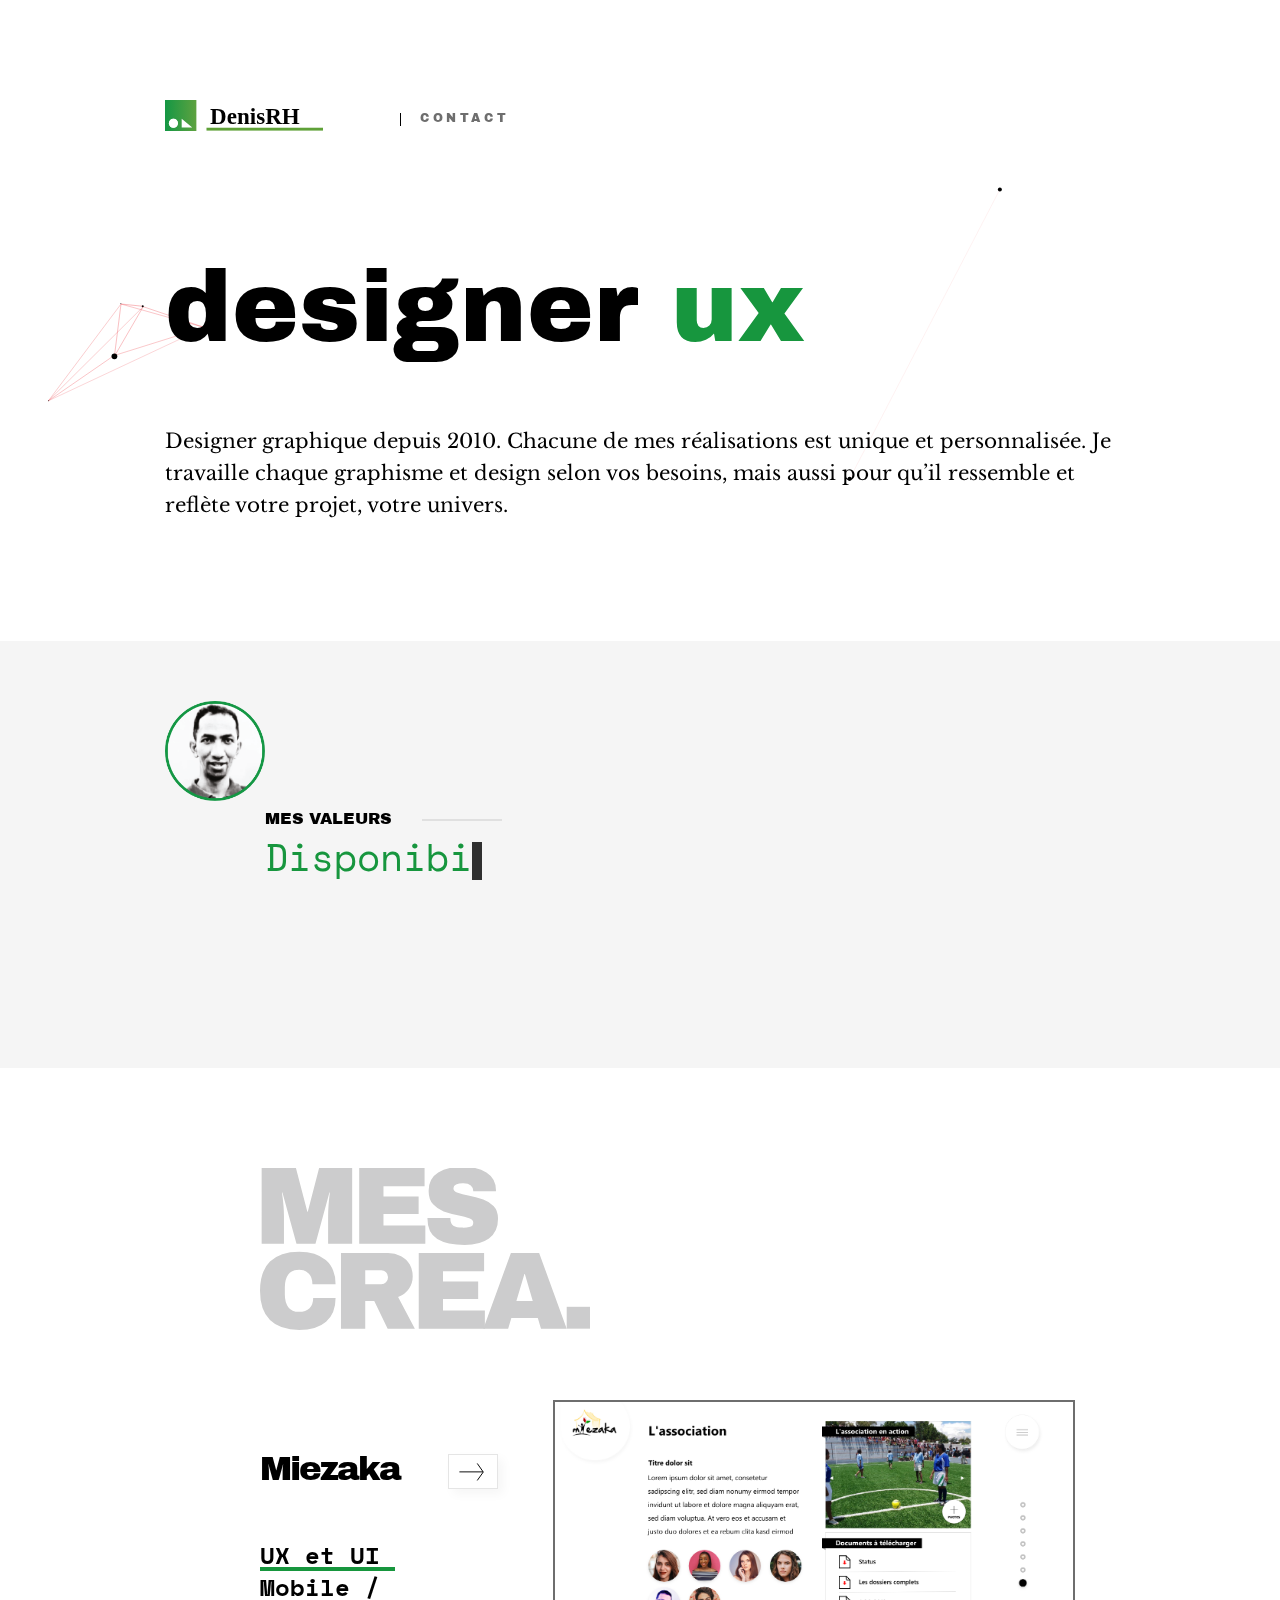
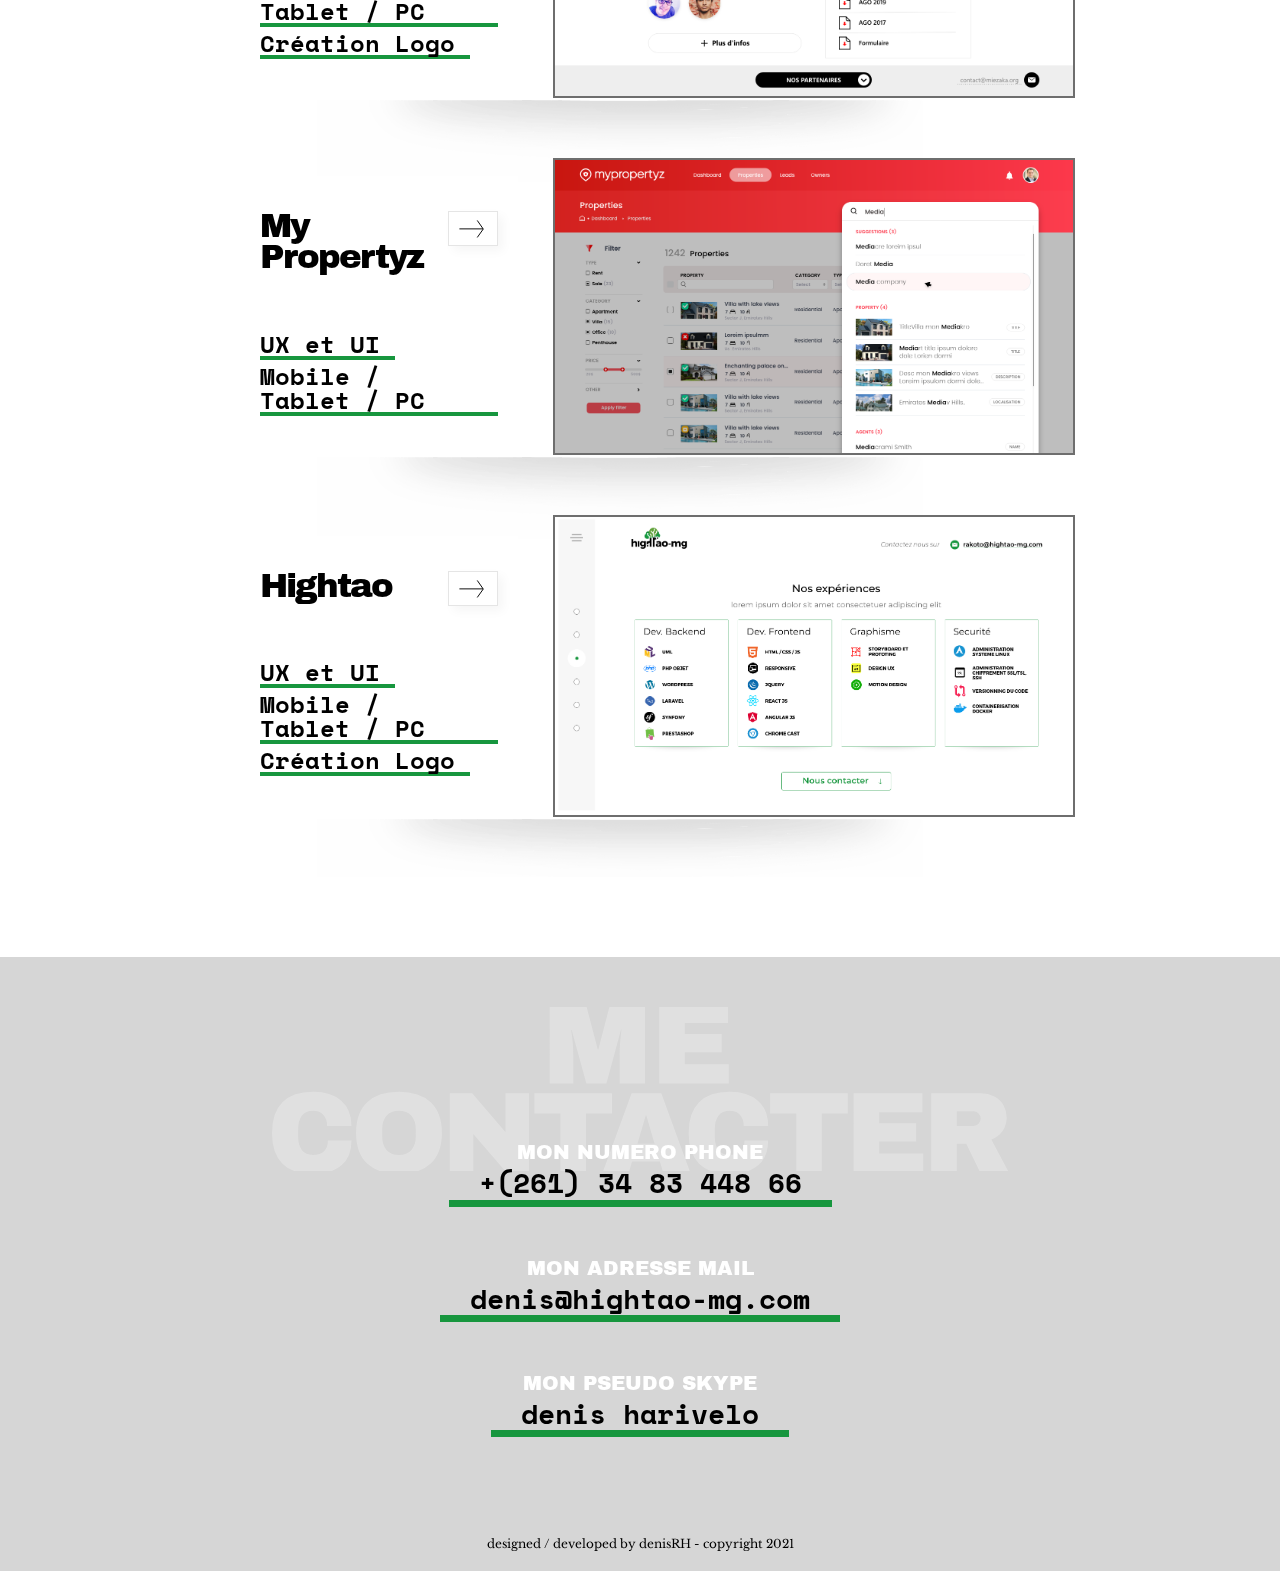
==== index.html @ 963eecf8 "Update index.html" ====
<!DOCTYPE html>
<html lang="en">
<head>
    <!-- Global site tag (gtag.js) - Google Analytics -->
    <script async src="https://www.googletagmanager.com/gtag/js?id=UA-121778063-1"></script>
    <script>
    window.dataLayer = window.dataLayer || [];
    function gtag(){dataLayer.push(arguments);}
    gtag('js', new Date());

    gtag('config', 'UA-121778063-1');
    </script>

    <title>Designer UX - denisRH</title>
    <meta name="description" content="Denis RH, concévoir et réaliser des interfaces centrée sur l'utilisateur">
    <meta name="keywords" content="website, digitale, agence, digitale agency, UX, madagascar, programmation, informatique, lean, UI, design thinking, visual design, innovation, création, startup, mobile apps, iOS apps, website design, app design, responsive websites, agence web">
    <link rel="shortcut icon" href="assets/img/favicon.ico">
    <meta charset="UTF-8" />
    <meta name="viewport" content="width=device-width, initial-scale=1" />
    <style>
        #loader{
            display: flex;
            position: fixed;
            text-align: center;
            background-image: url('');
            background-size: cover;
            left: 0;
            right: 0;
            opacity: 1;
            top: 0;
            z-index: 999; 
            width: 100%; 
            height: 100%; 
            font-size: 30px;
            overflow: visible; 
            background: linear-gradient(90deg, rgba(95,161,56,1) 0%, rgba(23,150,62,1) 35%, rgba(95,161,56,1) 100%);
            color: white;
            transition: all 1.2s ease;
        
        }

        .loadignAnimate {
            display: block;
            margin: auto; 
            border: 3px solid #f3f3f3;
            border-radius: 50%;
            border-top: 3px solid black;
            width: 60px;
            height: 60px;
            -webkit-animation: spin 0.6s linear infinite; /* Safari */
            animation: spin 0.6s linear infinite;
            }

            /* Safari */
        @-webkit-keyframes spin {
            0% { -webkit-transform: rotate(0deg); }
            100% { -webkit-transform: rotate(360deg); }
        }

        @keyframes spin {
            0% { transform: rotate(0deg); }
            100% { transform: rotate(360deg); }
        }
    </style>
    <link rel="stylesheet" href="assets/css/main.min.css" />
</head>
<body>

<main role="main" id="mainContent" style="opacity: 0;">
    <nav id="nav-principal">
            <div class="wrapper">
                <div class="menu-nav">
                    <a href="#header" class="nav-logo"> <img src="assets/img/logo_progwise_white.svg" alt="logo progwise" width="32px" height="32px"></a>
                    <ul class="nav-desktop">
                        
                        <li><a href="#header" id="btn_apropos">A propos</a></li>
                        <li><a href="#noscrea" id="btn_crea">Mes crea.</a></li>
                    </ul>

                    <div class="nav-contact separar">
                        <a href="#linkContact" class="navigy contact" id="btn_contact">Contact</a>
                        <div class="nav-toggle maskkk">
                            <div class="nav-toggle-bar"></div>
                        </div>
                    </div>

                    <ul class="nav-mobile" id="mobilNav">
                        
                        <li><a href="#header" id="btn_apropos" class="bapropos">A propos</a></li>
                        <li><a href="#noscrea" id="btn_crea" class="bcrea">Mes crea.</a></li>
                        <li><a href="#linkContact" id="btn_contactmo" class="bcontactmo">Contact</a></li>
                        <li><p class="footerNav tsipikkkk">DenisRH</p></li>
                    </ul>
                    
                </div>
            </div>
    </nav>
    <section id="header">
        <div class="wrapper">
            <div class="branding">
                <nav class="brand">
                    <ul class="main-nav">
                        <li class="logo"><a href="#"> <img src="assets/img/logo_progwise.svg" alt="logo progwise"></a></li>
                        <li class="btn-contact"> <span class="separation"></span> <a href="#linkContact" class="contact">Contact</a></li>
                    </ul>
                </nav>                       
                <h1 class="slogantxt">Designer <span>UX </span></h1>

	            <p><span>Designer graphique </span> depuis 2010. Chacune de mes réalisations est unique et personnalisée. Je travaille chaque graphisme et design selon vos besoins, mais aussi pour qu’il ressemble et reflète votre projet, votre univers.</p>
                <!--<img class="img-slogan" src="assets/img/phone.png" alt="image phone progwise"> -->       
            </div>         
            <!--<a class= "btn-scrool" href="#nosvaleurs" data-target="nosvaleurs"> <span>Scrool page</span></a>--> 
        </div>      
    </section>

    <section id="nosvaleurs">
        <div class="wrapper">
            <div class="content-valeurs">
                <img src="assets/img/sariko.png" width="100" height="100"alt="sariko">
                <div>
	                <h1 class="titre-valeurs tsipik">Mes valeurs</h1>     
	                <div class="valeurs">
	                    <div id="typed-valeurs">
	                        <h2>Disponibilité: 100% réactif</h2>
	                        <h2>Qualité: niveau de qualité optimal appliqué </h2>
	                        <h2>Innovation: une veille constante des nouvelles technologies</h2>
	                        
	                    </div>
	                    <h2 id="typedValue"></h2>	
	                    
                 	</div>
                </div>
            </div>
        </div>
    </section>


    


    

    <!--
    <section id="methodo">
        <div class="wrapper">
                <div class="content-methodo">
                    <div id="container-list"class="content-list">
                        <h1 class="titremethodo"> <span> methodo </span></h1>
                        <ul class="list-methodo">
                            <li><button id="defaultShow"class="linkMethodo" onclick="showContent(event,'designThinking')">Design thinking</button></li>
                            <li><button class="linkMethodo" onclick="showContent(event,'visualDesign')">Visual design</button></li>
                            <li><button class="linkMethodo" onclick="showContent(event,'uxDesign')">Ux design</button></li>

                        </ul>
                    </div>
                    
                    
                    <div id="designThinking" class="content-description" >
                        <h2>Design thinking</h2>
                        <div class="content">
                            <h4 class="first">Pour mener à bien des projets innovants</h4>
                            <p>Je développe une approche itérative et centrée sur l'utilisateur, j'adapte cette approche en utilisant le "Design Thinking". 
                                Selon son processus séquencé, je saurai:</p>
                            <ul>
                                <li><span class="tsipikk"></span>comprendre l'expérience et la situation des personnes qui vont utiliser votre produit, engager la discussion avec vos utilisateurs en les questionnant, analyser les réactions et besoins des utilisateurs pendant une action ou accomplissement d'une tâche.</li>
                                <li><span class="tsipikk"></span>définir le processus et l'approche design qui permettront de concevoir l'expérience en fonction du point de vue de l'utilisateur</li>
                                <li><span class="tsipikk"></span>explorer une large variété d'idées pour éviter d'aller vers des solutions évidentes ou déjà existantes.</li>
                                <li><span class="tsipikk"></span>créer un prototype qui nous permet de projeter plus facilement dans l'utilisation</li>
                                <li><span class="tsipikk"></span>demander à l'utilisateur de tester vos prototypes pour améliorer le produit.</li>
                            </ul>
                            </div>
                    </div>
                    <div id="visualDesign" class="content-description" >
                        <h2>Visual <br> design</h2>
                        <div class="content">
                            <h4 class="first">Pour ameliorer l'expérience de l'utilisateur </h4>
                            <p>Grâce à Visual design, Je vise à façonner et à ameliorer l'expérience de l'utilisateur en tenant compte les effets des illustrations, de la photographie, de la typographie, de la couleur sur l'utilisabilité des produits. Etant donné que les petits détails discrets de l'esthétique d'un produit peuvent ainsi jouer un rôle important dans la conception de l'expérience utilisateur. </p>
                          </div>
                    </div>
                    <div id="uxDesign" class="content-description" >
                        <h2>Ux  <br> design</h2>
                        <div class="content">
                            <h4 class="first">Pour répondre à des problèmes complexes</h4>
                            <p>Je peux concevoir pour vous des solutions innovantes pour répondre à des problèmes complexes, à l'aide du mode UX. Je donne du sens à la conception d'un projet et procure une expérience positive aux utilisateurs qui l'utilisent l'application. </p>
                            <ul>
                                <li><span class="tsipikk"></span><strong> <u> Recherche:</u> </strong>observer et détecter les contournements d'usages, entretenir avec des utilisateurs (actuels ou futurs), se plonger dans la situation de l'utilisateur ou la suivre de près sans se faire remarquer </li>
                                <li><span class="tsipikk"></span><strong><u> Ideation:</u> </strong>identifier grâce aux interviews utilisateurs les motivations en fonction des situations et des besoins ressentis, générer des idées à partir des émotions positives que l'on souhaite sisciter chez l'utilisateur , détecter les opportunités de service qui répondent aux besoins de l'utilisateur</li>
                                <li><span class="tsipikk"></span><strong><u> Conception:</u> </strong>créer les parcours d'utilisation, dessiner rapidement des prototypes de la solution, matérialiser le prototype papier, animer les maquettes de l'interface</li>
                                <li><span class="tsipikk"></span><strong><u> Test:</u> </strong>tester en salle, à distance, détecter les zones où se porte le regard de l'utilisateur</li>
                            </ul>
            
                        </div>
                    </div>
                    
                    
                    <button id="myCloseBtn" class="close-btn" onclick="closeContent()"></button>
                </div>
            
        </div>
        
    </section>-->


	<section id="dev-design">
        <div class="wrapper">
                
        </div>
        </div>
    </section>

    <section id="noscrea">
        <div class="wrapper">
            <h1 class="titre-noscrea"><span>Nos crea.</span></h1>
            
            <figure class="ombre">
                <img src="assets/img/crea1.png" alt="non du societe">
                <div class="information">
                    
                    <div class="content-desc contenleft" onclick="#">  
                        <h5>Miezaka</h5>
                        <figcaption>
                            <ul>
                                <li>UX et UI</li> <br>
				<li>Mobile / Tablet / PC</li>
                                <li>Création Logo</li>
				
                            </ul>
                        </figcaption>
                    </div> 
                    
                </div>
            </figure>
            <figure class="ombre">
                <img src="assets/img/crea2.png" alt="orange">
                <div class="information" >
                    
                    <div class="content-desc contenleft" onclick="#">
                        <h5>My Propertyz</h5>
                        <figcaption>
                            <ul>
                                <li>UX et UI</li> <br>
                                <li>Mobile / Tablet / PC</li>
                            </ul>
                        </figcaption>
                    </div> 
                    
                </div>
            </figure>
            <figure class="ombre">
                <img src="assets/img/crea3.png" alt="non du societe">
                <div class="information" >
                    
                    <div class="content-desc contenleft" onclick="#">  
                        <h5>Hightao</h5>
                        <figcaption>
                            <ul>
                                <li>UX et UI</li> <br>
				<li>Mobile / Tablet / PC</li>
                                <li>Création Logo</li>
                            </ul>
                        </figcaption>
                    </div> 
                    
                </div>
            </figure>
            
            <!-- <button class="allcrea arrows">Voir tous  <br> nos creations</button> -->


        </div>
    </section>

    <div id="linkContact"></div>
    <section id="contact">
        <div class="wrapper">
                <h1 class="nous-contactez"> <span>Me contacter</span></h1>
                <div class="first">
                    <p>MON NUMERO PHONE</p>
                    <a class="linki" href="tel:+261348344866">+(261) 34 83 448 66</a>
                </div>
                <div>
                    <p>MON ADRESSE MAIL</p>
                    <a class="linki" href="mailto:prog.wise3@gmail.com">denis@hightao-mg.com</a>
                </div>
                <div>
                    <p>MON PSEUDO SKYPE</p>
                    <a class="linki" href="skype:denis harivelo?call">denis harivelo</a>
                </div>

                <footer>designed / developed by denisRH - copyright 2021</footer>
        </div>
    </section>

    <section id="contact-mobile">
        <div class="wrapper">
                <h1>Me contacter <br>sur</h1>
                <a class="mail" href="mailto:denis@hightao-mg.com">gmail</a>
                <a class="skype" href="skype:denis harivelo?call">skype</a>
                <a class="phone" href="tel:+261348344866">phone</a>
                <footer>designed / developed by denisRH - copyright 2021 </footer>
        </div>
    </section>

    <div id="particles-js"></div>
</main>
<div id="loader">
   <div class="loadignAnimate"></div>
</div>


  <script src="./assets/js/particles.js"></script>
  <script src="./assets/js/config-particles.js"></script>
  <script src="./assets/js/vendors.js"></script>
  <script src="./assets/js/app.js"></script>
  <script src="./assets/js/typed.js"></script>
  <script src="./assets/js/scrool.js"></script>
  <script src="./assets/js/config-typed.js"></script>
  <script src="./assets/js/myscript.js"></script>
  <script src="./assets/js/navJquery.js"></script>


</body>
</html>
---- assets/css/main.min.css ----
/*! normalize.css v3.0.2 | MIT License | git.io/normalize * */
@import url("https://fonts.googleapis.com/css?family=Archivo+Black|Libre+Baskerville:400,700|Space+Mono:400,700");
html {
  font-family: sans-serif;
  -ms-text-size-adjust: 100%;
  -webkit-text-size-adjust: 100%; }

body {
  margin: 0;
  padding: 0; }

article,
aside,
details,
figcaption,
figure,
footer,
header,
hgroup,
main,
menu,
nav,
section,
summary {
  display: block; }

audio,
canvas,
progress,
video {
  display: inline-block;
  vertical-align: baseline; }

audio:not([controls]) {
  display: none;
  height: 0; }

[hidden],
template {
  display: none; }

a {
  background-color: transparent; }

a:active,
a:hover {
  outline: 0; }

abbr[title] {
  border-bottom: 1px dotted; }

b,
strong {
  font-weight: bold; }

dfn {
  font-style: italic; }

h1 {
  font-size: 2em;
  margin: 0.67em 0; }

mark {
  background: #ff0;
  color: #000; }

small {
  font-size: 80%; }

sub,
sup {
  font-size: 75%;
  line-height: 0;
  position: relative;
  vertical-align: baseline; }

sup {
  top: -0.5em; }

sub {
  bottom: -0.25em; }

img {
  border: 0; }

svg:not(:root) {
  overflow: hidden; }

figure {
  margin: 1em 40px; }

hr {
  -moz-box-sizing: content-box;
  box-sizing: content-box;
  height: 0; }

pre {
  overflow: auto; }

code,
kbd,
pre,
samp {
  font-family: monospace, monospace;
  font-size: 1em; }

button,
input,
optgroup,
select,
textarea {
  color: inherit;
  font: inherit;
  margin: 0; }

button {
  overflow: visible; }

button,
select {
  text-transform: none; }

button,
html input[type="button"],
input[type="reset"],
input[type="submit"] {
  -webkit-appearance: button;
  cursor: pointer; }

button[disabled],
html input[disabled] {
  cursor: default; }

button::-moz-focus-inner,
input::-moz-focus-inner {
  border: 0;
  padding: 0; }

input {
  line-height: normal; }

input[type="checkbox"],
input[type="radio"] {
  box-sizing: border-box;
  padding: 0; }

input[type="number"]::-webkit-inner-spin-button,
input[type="number"]::-webkit-outer-spin-button {
  height: auto; }

input[type="search"] {
  -webkit-appearance: textfield;
  -moz-box-sizing: content-box;
  -webkit-box-sizing: content-box;
  box-sizing: content-box; }

input[type="search"]::-webkit-search-cancel-button,
input[type="search"]::-webkit-search-decoration {
  -webkit-appearance: none; }

fieldset {
  border: 1px solid #c0c0c0;
  margin: 0 2px;
  padding: 0.35em 0.625em 0.75em; }

legend {
  border: 0;
  padding: 0; }

textarea {
  overflow: auto; }

optgroup {
  font-weight: bold; }

table {
  border-collapse: collapse;
  border-spacing: 0; }

td,
th {
  padding: 0; }

html {
  box-sizing: border-box; }

*,
*:before,
*:after {
  box-sizing: inherit; }

body {
  font-size: 14px;
  line-height: 1.6;
  font-size: 14px;
  -webkit-font-smoothing: antialiased;
  -webkit-text-size-adjust: 100%;
  overflow-y: scroll;
  scroll-behavior: smooth; }

.wrapper {
  width: 80%;
  max-width: 950px;
  margin: 0 auto;
  overflow: hidden; }

section {
  display: -webkit-box; }

.titre {
  color: #000000;
  font-size: 22px;
  border-bottom: 5px solid #17963e;
  display: block;
  margin-bottom: 60px; }
  .titre span {
    display: inline-block;
    padding-right: 40px;
    border-bottom: 5px solid #17963e;
    color: #000000; }

.button,
button,
input[type="submit"],
input[type="reset"],
input[type="button"] {
  display: inline-block;
  padding: 20px 60px;
  color: black;
  text-align: center;
  font-size: 14px;
  font-weight: 600;
  text-transform: uppercase;
  text-decoration: none;
  white-space: nowrap;
  background-color: white;
  border-radius: 4px;
  cursor: pointer;
  box-sizing: border-box;
  transition: all 0.2s ease; }
  .button:hover, .button:active, .button:focus,
  button:hover,
  button:active,
  button:focus,
  input[type="submit"]:hover,
  input[type="submit"]:active,
  input[type="submit"]:focus,
  input[type="reset"]:hover,
  input[type="reset"]:active,
  input[type="reset"]:focus,
  input[type="button"]:hover,
  input[type="button"]:active,
  input[type="button"]:focus {
    outline: 0;
    transform: scale(1.01);
    transform: translateY(3px); }

a {
  color: #000000;
  text-decoration: none;
  outline: 0; }
  a:hover, a:focus {
    color: #17963e; }

::selection {
  background: rgba(0, 0, 0, 0.08); }

::-moz-selection {
  background: rgba(0, 0, 0, 0.08); }

img::selection {
  background: transparent; }

img::-moz-selection {
  background: transparent; }

body {
  -webkit-tap-highlight-color: transparent; }

h1, h2, h3, h4, h5, h6 {
  color: #000000;
  font-weight: 400;
  font-family: 'Archivo Black', sans-serif; }

p {
  margin: 0 0 20px 0;
  font-weight: 400;
  font-size: 20px;
  font-family: 'Libre Baskerville', serif; }

em {
  font-style: italic; }

strong {
  font-weight: bold; }

hr {
  border: solid #ddd;
  border-width: 1px 0 0;
  clear: both;
  margin: 10px 0 30px;
  height: 0; }

#nav-principal {
  background: #17963e;
  position: fixed;
  width: 100%;
  top: 0px;
  margin-top: -50px;
  display: block;
  visibility: hidden;
  opacity: 0;
  z-index: 80;
  transform: translateY(0px);
  transition: all 600ms ease-out;
  box-shadow: 20px 20px 50px 0px rgba(0, 0, 0, 0.1); }

.menu-nav {
  height: 35px;
  display: flex;
  justify-content: space-between;
  align-items: center; }
  .menu-nav .nav-logo {
    display: block;
    padding: 0;
    margin-right: 80px; }
    .menu-nav .nav-logo img {
      display: block;
      margin: auto 0; }
  .menu-nav .nav-desktop {
    display: flex;
    align-items: center;
    padding: 0px;
    margin: 0px; }
    @media screen and (max-width: 900px) {
      .menu-nav .nav-desktop {
        width: 43%;
        justify-content: space-between; } }
    @media screen and (max-width: 770px) {
      .menu-nav .nav-desktop {
        display: none; } }
    .menu-nav .nav-desktop li {
      list-style: none; }
      .menu-nav .nav-desktop li a {
        display: block;
        text-decoration: none;
        color: rgba(255, 255, 255, 0.5);
        margin: 0px;
        margin-right: 35px;
        padding: 10px 14px;
        text-transform: uppercase;
        font-weight: 400;
        background: rgba(0, 0, 0, 0);
        font-family: 'Archivo Black', sans-serif;
        font-size: 12px;
        letter-spacing: 0.3em;
        transition: all 0.4s ease; }
        @media screen and (max-width: 900px) {
          .menu-nav .nav-desktop li a {
            margin-right: 0px; } }
        .menu-nav .nav-desktop li a:hover, .menu-nav .nav-desktop li a:active {
          color: #FFFFFF; }
      .menu-nav .nav-desktop li .activeMenu {
        color: #FFFFFF; }
  .menu-nav .nav-mobile {
    -webkit-transition: left 0.5s ease;
    -moz-transition: left 0.5s ease;
    -ms-transition: left 0.5s ease;
    -o-transition: left 0.5s ease;
    transition: left 0.5s ease;
    z-index: 40;
    display: flex;
    align-items: center;
    flex-direction: column;
    align-content: center;
    justify-content: center;
    padding: 0px;
    margin: 0px;
    width: 100%;
    height: 100vh;
    position: absolute;
    top: 0;
    left: -100%;
    background: linear-gradient(108deg, #5fa138 0%, #17963e 47%, #5fa138 100%);
    display: none; }
    @media screen and (max-width: 770px) {
      .menu-nav .nav-mobile {
        display: flex; } }
    .menu-nav .nav-mobile li {
      list-style: none; }
      .menu-nav .nav-mobile li a {
        display: block;
        text-decoration: none;
        color: rgba(255, 255, 255, 0.5);
        margin: 0px;
        margin-right: 35px;
        margin-top: 25px;
        padding: 10px 14px;
        text-transform: uppercase;
        font-weight: 400;
        background: rgba(0, 0, 0, 0);
        font-family: 'Archivo Black', sans-serif;
        font-size: 24px;
        letter-spacing: 0.3em;
        transition: all 0.4s ease; }
        @media screen and (max-width: 900px) {
          .menu-nav .nav-mobile li a {
            margin-right: 0px; } }
        .menu-nav .nav-mobile li a:hover, .menu-nav .nav-mobile li a:active {
          color: #FFFFFF; }
      .menu-nav .nav-mobile li .activeMenu {
        color: #FFFFFF; }
    .menu-nav .nav-mobile .footerNav {
      display: block;
      color: #FFFFFF;
      font-size: 16px;
      margin-top: 55px;
      position: relative;
      text-align: center; }
    .menu-nav .nav-mobile .tsipikkkk:before {
      content: "";
      display: block;
      width: 30px;
      height: 4px;
      background: #FFFFFF;
      margin: 0 auto;
      margin-bottom: 10px; }
  .menu-nav .nav-mobile.expanded {
    left: 0; }
  .menu-nav .nav-contact {
    display: flex;
    flex-direction: row;
    align-items: center;
    position: relative; }
    .menu-nav .nav-contact a.activeMenu {
      color: #FFFFFF; }
    .menu-nav .nav-contact .contact {
      display: block;
      text-decoration: none;
      color: rgba(255, 255, 255, 0.5);
      margin: 0px;
      text-transform: uppercase;
      font-weight: 400;
      font-family: 'Archivo Black', sans-serif;
      font-size: 12px;
      letter-spacing: 0.23em;
      transition: all 0.4s ease; }
      .menu-nav .nav-contact .contact:hover {
        color: #FFFFFF; }
    .menu-nav .nav-contact .nav-mobile {
      margin-left: 40px;
      display: none; }
      @media screen and (max-width: 770px) {
        .menu-nav .nav-contact .nav-mobile {
          display: block; } }
    .menu-nav .nav-contact .nav-toggle {
      -webkit-user-select: none;
      -moz-user-select: none;
      user-select: none;
      cursor: pointer;
      height: 50px;
      right: 0px;
      width: 30px;
      z-index: 43;
      margin-left: 30px; }
      .menu-nav .nav-contact .nav-toggle:hover {
        opacity: 0.8; }
      .menu-nav .nav-contact .nav-toggle .nav-toggle-bar::after,
      .menu-nav .nav-contact .nav-toggle .nav-toggle-bar::before {
        position: absolute;
        top: 50%;
        -webkit-transform: translateY(-50%);
        -ms-transform: translateY(-50%);
        transform: translateY(-50%);
        -webkit-transition: all 0.5s ease;
        -moz-transition: all 0.5s ease;
        -ms-transition: all 0.5s ease;
        -o-transition: all 0.5s ease;
        transition: all 0.5s ease;
        right: 0;
        background: white;
        content: '';
        height: 4px; }
      .menu-nav .nav-contact .nav-toggle .nav-toggle-bar {
        margin-top: 0; }
      .menu-nav .nav-contact .nav-toggle .nav-toggle-bar::after {
        width: 30px;
        margin-top: 0.4rem; }
      .menu-nav .nav-contact .nav-toggle .nav-toggle-bar::before {
        margin-top: -0.2rem;
        width: 17px; }
      .menu-nav .nav-contact .nav-toggle.expanded .nav-toggle-bar {
        background: transparent; }
      .menu-nav .nav-contact .nav-toggle.expanded .nav-toggle-bar::after,
      .menu-nav .nav-contact .nav-toggle.expanded .nav-toggle-bar::before {
        background: white;
        margin-top: 0;
        width: 30px; }
      .menu-nav .nav-contact .nav-toggle.expanded .nav-toggle-bar::after {
        -ms-transform: rotate(45deg);
        -webkit-transform: rotate(45deg);
        transform: rotate(45deg); }
      .menu-nav .nav-contact .nav-toggle.expanded .nav-toggle-bar::before {
        -ms-transform: rotate(-45deg);
        -webkit-transform: rotate(-45deg);
        transform: rotate(-45deg); }
    .menu-nav .nav-contact #btn_contact {
      z-index: 38; }
  .menu-nav .maskkk {
    display: none; }
    @media screen and (max-width: 770px) {
      .menu-nav .maskkk {
        display: flex; } }
  .menu-nav .separar:before {
    content: "";
    width: 1px;
    height: 16px;
    background: #FFFFFF;
    display: block;
    transform: translateX(-25px); }

.detectheight {
  display: block;
  clear: both; }

.flex-video {
  height: 0;
  margin-bottom: 0.88889rem;
  overflow: hidden;
  padding-bottom: 56%;
  position: relative; }

.flex-video iframe,
.flex-video object,
.flex-video embed,
.flex-video video {
  height: 100%;
  position: absolute;
  top: 0;
  width: 100%;
  left: 0; }

#particles-js {
  width: 100%;
  height: 100%;
  background-color: #FFFFFF;
  background-image: url("");
  background-size: cover;
  background-position: 50% 50%;
  background-repeat: no-repeat;
  position: absolute;
  top: 0;
  right: 0;
  z-index: -1; }

#header {
  margin-bottom: 100px; }

.main-nav {
  display: flex;
  align-items: center;
  padding: 0px;
  margin: 0px; }
  .main-nav li {
    list-style: none; }
    .main-nav li a {
      display: block;
      text-decoration: none;
      color: #6E6E6E;
      margin: 0px;
      padding: 0px; }
  .main-nav .btn-contact {
    position: relative;
    margin-left: 80px; }
    .main-nav .btn-contact .separation {
      display: block;
      position: absolute;
      top: 4px;
      width: 1px;
      height: 13px;
      background-color: #000000; }
    .main-nav .btn-contact .contact {
      font-weight: 400;
      margin-left: 20px;
      text-transform: uppercase;
      font-family: 'Archivo Black', sans-serif;
      font-size: 12px;
      letter-spacing: 0.3em; }
      .main-nav .btn-contact .contact:hover {
        color: #17963e; }
  .main-nav .logo {
    width: 155px;
    z-index: 10; }
    @media screen and (max-width: 1060px) {
      .main-nav .logo {
        margin-right: auto; } }

h1 {
  font-size: 100px;
  line-height: 1em;
  text-transform: uppercase; }
  h1 span {
    color: #17963e; }

.btn-scrool {
  display: block;
  z-index: 20;
  background: url("../img/scrool.svg") no-repeat center;
  background-color: #17963e;
  height: 50px;
  width: 35px;
  margin-bottom: 50px;
  bottom: 0;
  transition: all 0.4s ease; }
  @media screen and (max-width: 1060px) {
    .btn-scrool {
      position: absolute; } }
  .btn-scrool:hover {
    transform: scale(1.02);
    transform: translateY(-10px);
    box-shadow: 5px 5px 10px 0px rgba(0, 0, 0, 0.04); }
  .btn-scrool span {
    display: none; }

.branding {
  display: flex;
  flex-wrap: wrap;
  align-items: center;
  margin-top: 100px;
  overflow: hidden; }
  @media screen and (max-width: 770px) {
    .branding {
      margin-top: 70px; } }
  .branding .brand {
    width: 100%;
    flex-grow: 2; }
  .branding h1 {
    text-transform: lowercase;
    z-index: 4; }
    @media screen and (max-width: 450px) {
      .branding h1 {
        font-size: 70px !important; } }
    @media screen and (max-width: 1280px) {
      .branding h1 {
        margin-top: 120px; } }
    @media screen and (max-width: 550px) {
      .branding h1 {
        margin-top: 120px; } }
  .branding .img-slogan {
    z-index: 2;
    margin: auto 0 auto auto; }
    @media screen and (min-width: 320px) {
      .branding .img-slogan {
        width: 320px;
        width: 90%; } }
    @media screen and (min-width: 550px) {
      .branding .img-slogan {
        width: 380px; } }
    @media screen and (min-width: 800px) {
      .branding .img-slogan {
        width: 400px; } }
    @media screen and (min-width: 1000px) {
      .branding .img-slogan {
        width: 460px; } }
    @media screen and (min-width: 1060px) {
      .branding .img-slogan {
        width: 460px;
        width: 35%; } }
    @media screen and (min-width: 1200px) {
      .branding .img-slogan {
        width: 460px;
        width: 40%; } }

#dev-design {
  margin-top: 20px; }
  @media screen and (max-width: 1240px) {
    #dev-design {
      margin-top: 50px; } }
  #dev-design .titre {
    margin-top: 60px; }
  #dev-design .articles {
    display: flex;
    justify-content: space-between;
    flex-wrap: wrap; }
    #dev-design .articles article {
      width: 44%;
      margin-top: 110px; }
      @media screen and (max-width: 915px) {
        #dev-design .articles article {
          width: 45%; } }
      @media screen and (max-width: 830px) {
        #dev-design .articles article {
          width: 100%; } }
      #dev-design .articles article h2 {
        background: #E0E0E0;
        display: block;
        width: 200px;
        height: 130px;
        width: 100%; }
        #dev-design .articles article h2 span {
          display: none; }
      #dev-design .articles article .design {
        background: url("../img/design.svg") no-repeat; }
      #dev-design .articles article .devmobile {
        background: url("../img/devmobile.svg") no-repeat; }
      #dev-design .articles article h3 {
        font-weight: 700;
        font-size: 26px;
        font-family: 'Libre Baskerville', serif;
        line-height: 1.4em;
        margin-bottom: 10px; }
      #dev-design .articles article p {
        line-height: 1.3em;
        color: #6E6E6E; }

#nosvaleurs {
  background: #F5F5F5; }
  /*#nosvaleurs:before {
    content: "";
    display: block;
    height: 180px;
    width: 100%;
    position: absolute;
    padding-bottom: 100px;
    background: url("../img/ombre-gris.jpg") repeat-x;
    z-index: 8;
    overflow: hidden; }*/
  #nosvaleurs .wrapper {
    margin-top: 60px;
    margin-bottom: 30px; }
    #nosvaleurs .wrapper .titre-valeurs {
      color: #000000;
      font-weight: 400;
      font-family: 'Archivo Black', sans-serif;
      font-size: 16px;
      position: relative;
      display: flex; }
    #nosvaleurs .wrapper .tsipik:after {
      content: "";
      display: block;
      height: 2px;
      width: 80px;
      margin-left: 30px;
      margin-top: 8px;
      background: #E0E0E0; }
    #nosvaleurs .wrapper .valeurs {
      position: relative;
      display: block;
      height: 200px;
      width: 70%; }
      #nosvaleurs .wrapper .valeurs h2 {
        display: inline;
        color: #17963e;
        font-family: 'Space Mono', monospace;
        font-weight: 400;
        font-size: 38px;
        line-height: 1.0em; }
        #nosvaleurs .wrapper .valeurs h2 span {
          color: #000000;
          font-weight: 700; }
  #nosvaleurs #typed-valeurs {
    display: none; }
  #nosvaleurs .typed-cursor {
    opacity: 0.8;
    color: rgba(255, 255, 255, 0);
    font-family: 'Space Mono', monospace;
    font-weight: 400;
    font-size: 26px;
    line-height: 1.0em;
    border-left: 10px solid #000000; }
  #nosvaleurs .content-valeurs {
    display: flex;
    flex-direction: column;
    justify-content: space-between; }

    @media screen and (max-width: 590px) {
      #nosvaleurs .content-valeurs img {
        z-index: 10; } }
    #nosvaleurs .content-valeurs .titre-valeurs {
      margin-left: 100px; }
      @media screen and (max-width: 590px) {
        #nosvaleurs .content-valeurs .titre-valeurs {
          margin-left: 0px; } }
    #nosvaleurs .content-valeurs .valeurs {
      margin-left: 100px; }
      @media screen and (max-width: 590px) {
        #nosvaleurs .content-valeurs .valeurs {
          margin-left: 0px;
          width: 90%; } }

#methodo {
  position: relative;
  min-height: 680px; }
  #methodo:before {
    content: "";
    display: block;
    height: 10px;
    width: 100%;
    position: absolute;
    margin-bottom: -180px;
    bottom: 0;  
    overflow: hidden; }
  #methodo .wrapper {
    position: relative; }

#methodo {
  margin-bottom: 20px;
  padding: 70px 0;
  background: #f06841;
  background: linear-gradient(108deg, #E0E0E0 0%, #AFAFAF 60%, #AFAFAF 100%); }
  #methodo .content-methodo {
    margin: 50px auto;
    display: flex; }
    @media screen and (max-width: 1020px) {
      #methodo .content-methodo {
        flex-direction: column;
        justify-content: center;
        align-content: center; } }
    #methodo .content-methodo .content-list {
      width: 40%;
      text-align: right;
      margin-right: 40px;
      display: flex;
      justify-content: space-between;
      align-content: center;
      flex-direction: column; }
      @media screen and (max-width: 1020px) {
        #methodo .content-methodo .content-list {
          width: 400px;
          margin: 0 auto;
          border-top: 25px solid rgba(255, 255, 255, 0.3);
          border-bottom: 25px solid rgba(255, 255, 255, 0.3);
          padding-top: 10px; } }
      @media screen and (max-width: 550px) {
        #methodo .content-methodo .content-list {
          width: 100%;
          border-top: 20px solid rgba(255, 255, 255, 0.3);
          border-bottom: 20px solid rgba(255, 255, 255, 0.3);
          padding-top: 8px; } }
      #methodo .content-methodo .content-list h1 {
        font-weight: 400;
        text-transform: uppercase;
        font-family: 'Archivo Black', sans-serif;
        font-size: 110px;
        color: #FFFFFF;
        line-height: 0.8em;
        border: 0; }
        #methodo .content-methodo .content-list h1 span {
          display: none;
          color: #FFFFFF; }
      #methodo .content-methodo .content-list .titremethodo {
        background: url("../img/methodo.svg") no-repeat right top;
        width: 342px;
        width: 90%;
        height: 162px;
        margin: 0 auto;
        margin-right: 0;
        opacity: 0.3;
        z-index: 40; }
        @media screen and (max-height: 768px) {
          #methodo .content-methodo .content-list .titremethodo {
            min-width: 260px;
            height: 20vh; } }
        @media screen and (max-width: 450px) {
          #methodo .content-methodo .content-list .titremethodo {
            width: 70%; } }
      #methodo .content-methodo .content-list .list-methodo {
        z-index: 50; }
        #methodo .content-methodo .content-list .list-methodo li {
          list-style: none; }
          #methodo .content-methodo .content-list .list-methodo li button {
            display: inline-block;
            padding: 5px 20px;
            margin: 5px 15px;
            margin-right: 0;
            border: 4px solid rgba(255, 255, 255, 0.6);
            font-family: 'Space Mono', monospace;
            font-weight: 700;
            font-size: 26px;
            line-height: 1.0em;
            color: rgba(255, 255, 255, 0.6);
            text-transform: lowercase;
            background: rgba(255, 255, 255, 0);
            border-radius: 0;
            transition: all 0.4s ease; }
            @media screen and (max-width: 450px) {
              #methodo .content-methodo .content-list .list-methodo li button {
                font-size: 23px; } }
            #methodo .content-methodo .content-list .list-methodo li button:hover {
              color: #17963e;
              background: #FFFFFF;
              transform: scale(1);
              box-shadow: 10px 10px 10px 0px rgba(0, 0, 0, 0.07);
              transform: translateX(-8px); }
          #methodo .content-methodo .content-list .list-methodo li .active {
            color: #17963e;
            background: #FFFFFF; }
            @media screen and (max-width: 1020px) {
              #methodo .content-methodo .content-list .list-methodo li .active {
                color: rgba(255, 255, 255, 0.6);
                background: rgba(255, 255, 255, 0); } }
    #methodo .content-methodo .content-description {
      width: 45%;
      text-align: left;
      border-left: 25px solid rgba(255, 255, 255, 0.3);
      padding-left: 25px;
      padding-right: -10px;
      display: none;
      justify-content: space-between;
      flex-direction: column; }
      @media screen and (max-width: 1020px) {
        #methodo .content-methodo .content-description {
          min-width: 320px;
          width: 80%;
          margin: 0 auto; } }
      @media screen and (max-width: 750px) {
        #methodo .content-methodo .content-description {
          width: 86%; } }
      @media screen and (max-width: 550px) {
        #methodo .content-methodo .content-description {
          border-left: 20px solid rgba(255, 255, 255, 0.3);
          width: 90%;
          padding-left: 14px;
          padding-right: 0px; } }
      #methodo .content-methodo .content-description h2 {
        color: #FFFFFF;
        font-weight: 400;
        text-transform: uppercase;
        font-family: 'Archivo Black', sans-serif;
        font-size: 55px;
        margin: 0;
        margin-top: 0px;
        padding-right: 40px;
        margin-bottom: 30px;
        line-height: 0.8em; }
        @media screen and (max-width: 450px) {
          #methodo .content-methodo .content-description h2 {
            font-size: 42px; } }
      #methodo .content-methodo .content-description .content {
        bottom: 0;
        right: 0;
        overflow-y: scroll;
        height: 50vh;
        max-height: 410px;
        padding-right: 40px;
        border-right: 25px solid rgba(255, 255, 255, 0.3); }
        @media screen and (max-width: 550px) {
          #methodo .content-methodo .content-description .content {
            border-right: 20px solid rgba(255, 255, 255, 0.3);
            padding-right: 20px; } }
        #methodo .content-methodo .content-description .content h4 {
          color: #FFFFFF;
          font-weight: 400;
          font-family: 'Archivo Black', sans-serif;
          font-size: 22px;
          line-height: 1.3em;
          margin-top: 35px;
          margin-bottom: 15px;
          padding-bottom: 5px; }
        #methodo .content-methodo .content-description .content .first {
          margin-top: 0px; }
        #methodo .content-methodo .content-description .content p {
          font-size: 20px;
          font-weight: 400;
          color: #FFFFFF;
          font-family: 'Libre Baskerville', serif;
          line-height: 1.3em; }
        #methodo .content-methodo .content-description .content ul {
          padding: 0;
          margin: 0; }
          #methodo .content-methodo .content-description .content ul li {
            display: block;
            font-size: 20px;
            font-weight: 400;
            margin: 20px 0;
            color: #FFFFFF;
            font-family: 'Libre Baskerville', serif;
            line-height: 1.3em; }
            #methodo .content-methodo .content-description .content ul li .tsipikk {
              display: inline-block;
              margin-right: 10px;
              margin-bottom: 4px;
              width: 7px;
              height: 7px;
              background: #FFFFFF; }
    #methodo .content-methodo .showOrnot {
      display: flex; }
      @media screen and (max-width: 1020px) {
        #methodo .content-methodo .showOrnot {
          display: none; } }
    #methodo .content-methodo .close-btn {
      width: 45px;
      height: 45px;
      background: url("../img/close-btn.svg") no-repeat;
      background-color: rgba(255, 255, 255, 0);
      padding: 0;
      border: 0;
      border-radius: 0;
      position: absolute;
      top: 0;
      right: 0;
      display: none; }

.fullscreen {
  width: 100%;
  height: 100vh;
  background-image: linear-gradient(to right bottom, #17963e, #ea4159, #e53860, #e03066, #d9296c);
  display: flex; }

.content-description, .content::-webkit-scrollbar {
  width: 0.4em;
  background-color: rgba(255, 255, 255, 0); }

.content-description, .content::-webkit-scrollbar-thumb {
  background-color: #FFFFFF; }

.content-description, .content::-webkit-scrollbar-corner {
  background-color: rgba(255, 255, 255, 0); }

@media screen and (max-width: 640px) {
  #contact {
    display: none; }
  #contact-mobile {
    display: block; } }

@media screen and (min-width: 641px) {
  #contact {
    display: block; }
  #contact-mobile {
    display: none; } }

#contact {
  background: #D6D6D6;
  text-align: center;
  margin-top: 30px;
  padding: 20px 0;
  padding-top: 50px; }
  #contact h1 {
    font-weight: 400;
    text-transform: uppercase;
    font-family: 'Archivo Black', sans-serif;
    font-size: 110px;
    color: #FFFFFF;
    line-height: 0.8em; }
    #contact h1 span {
      display: none;
      color: #FFFFFF; }
  #contact .nous-contactez {
    background: url("../img/nous-contactez.svg") no-repeat center;
    width: 740px;
    width: 90%;
    height: 164px;
    margin: 0 auto;
    opacity: 0.26; }
  #contact div p {
    color: #FFFFFF;
    font-weight: 400;
    text-transform: uppercase;
    font-family: 'Archivo Black', sans-serif;
    font-size: 20px;
    margin: 0;
    margin-top: 50px;
    line-height: 1.1em; }
  #contact div a {
    display: inline-flex;
    justify-content: center;
    align-items: center;
    color: #000000;
    padding-right: 30px;
    padding-left: 30px;
    padding-bottom: 4px;
    margin: 0;
    background-clip: content-box;
    font-family: 'Space Mono', monospace;
    font-weight: 700;
    font-size: 28px;
    line-height: 1.4em;
    position: relative;
    transition: all 0.2s ease; }
    #contact div a:hover {
      transform: scale(1);
      box-shadow: 0 12px 20px -10px rgba(0, 0, 0, 0.57);
      transform: translateX(3px);
      padding-right: 0px;
      padding-left: 0px; }
    @media screen and (min-width: 320px) {
      #contact div a {
        font-size: 23px; } }
    @media screen and (min-width: 530px) {
      #contact div a {
        font-size: 28px; } }
  #contact div .linki:before {
    content: "";
    display: block;
    position: absolute;
    width: 100%;
    height: 1px;
    left: 0px;
    bottom: 0px;
    border-bottom: 7px solid #17963e; }
  #contact .first {
    margin-top: -80px; }

footer {
  margin-top: 100px;
  font-weight: 400;
  font-size: 12px;
  font-family: 'Libre Baskerville', serif;
  line-height: 1.2em; }

#contact-mobile {
  background: #D6D6D6;
  text-align: center;
  padding: 20px 0; }
  #contact-mobile h1 {
    font-weight: 400;
    text-transform: uppercase;
    font-family: 'Archivo Black', sans-serif;
    font-size: 26px;
    color: #000000;
    line-height: 1.0em;
    margin-top: 30px; }
  #contact-mobile a {
    display: inline-block;
    color: #FFFFFF;
    font-weight: 400;
    text-transform: uppercase;
    font-family: 'Archivo Black', sans-serif;
    font-size: 20px;
    margin: 10px;
    text-align: center;
    transition: all 0.3s ease; }
    #contact-mobile a:hover {
      transform: scale(1);
      transform: translateY(-3px);
      color: #17963e; }
  #contact-mobile a:before {
    display: block;
    content: "";
    bottom: 0;
    margin: 0 auto;
    width: 75px;
    height: 70px;
    background: #17963e;
    z-index: 40; }
  #contact-mobile .mail:before {
    background: url("../img/ico-gmail.svg") no-repeat center; }
  #contact-mobile .skype:before {
    background: url("../img/ico-skype.svg") no-repeat center; }
  #contact-mobile .phone:before {
    background: url("../img/ico-call.svg") no-repeat center; }

#noscrea {
  text-align: center;
  margin-bottom: 80px;
  padding-top: 40px; }
  #noscrea .titre-noscrea {
    background: url("../img/noscrea.svg") no-repeat left bottom;
    width: 320px;
    width: 90%;
    height: 162px;
    margin: 0 auto;
    margin-right: 0;
    opacity: 0.2;
    z-index: 40;
    margin-top: 40px;
    margin-bottom: 70px; }
    @media screen and (max-width: 915px) {
      #noscrea .titre-noscrea {
        margin-left: 100px; } }
    @media screen and (max-width: 690px) {
      #noscrea .titre-noscrea {
        margin-left: 60px; } }
    @media screen and (max-width: 590px) {
      #noscrea .titre-noscrea {
        margin-left: 40px;
        margin-bottom: 10px; } }
    @media screen and (max-width: 540px) {
      #noscrea .titre-noscrea {
        margin-left: 10px;
        margin-bottom: 10px; } }
    #noscrea .titre-noscrea span {
      display: none; }
  #noscrea .ombre:before {
    content: "";
    display: block;
    width: 100%;
    height: 100px;
    position: absolute;
    bottom: -102px;
    right: 0;
    left: 0;
    margin: 0 auto;
    background: url("../img/ombre-masque.svg") no-repeat center; }
    @media screen and (max-width: 915px) {
      #noscrea .ombre:before {
        display: none; } }
  #noscrea figure {
    /*border: 2px solid #17963e;*/
    display: flex;
    margin-bottom: 60px;
    flex-direction: row-reverse;
    position: relative; }
    @media screen and (max-width: 915px) {
      #noscrea figure {
        flex-direction: column;
        display: block;
        text-align: center; } }
    @media screen and (max-width: 590px) {
      #noscrea figure {
        width: 100%;
        margin: 0;
        margin-bottom: 50px; } }
    #noscrea figure img {
      border: 2px solid #6e6e6e;
      width: 60%;
      height: 100%; }
      @media screen and (max-width: 915px) {
        #noscrea figure img {
          width: 80%;
          margin: 0 auto; } }
      @media screen and (max-width: 690px) {
        #noscrea figure img {
          min-width: 380px; } }
    #noscrea figure .information {
      display: flex;
      align-content: center;
      width: 50%;
      position: relative;
      transition: all 0.4s ease; }
      #noscrea figure .information:hover {
        transform: scale(1.02);
        transform: translateY(-7px); }
      @media screen and (max-width: 915px) {
        #noscrea figure .information {
          width: 65%;
          margin: 0 auto;
          transition: all 0.4s ease;
          transform: scale(1.02);
          transform: translateY(-40px);
          box-shadow: 20px 20px 50px 0px rgba(0, 0, 0, 0.07); }
          #noscrea figure .information:hover {
            transform: scale(1.02);
            transform: translateY(-50px);
            box-shadow: 20px 20px 50px 0px rgba(0, 0, 0, 0.2); } }
      @media screen and (max-width: 690px) {
        #noscrea figure .information {
          min-width: 290px; } }
      #noscrea figure .information .content-desc {
        position: relative;
        z-index: 13;
        display: flex;
        flex-direction: column;
        justify-content: space-between;
        width: 80%;
        height: 260px;
        margin: auto;
        background: rgba(255, 255, 255, 1); }
        @media screen and (max-width: 915px) {
          #noscrea figure .information .content-desc {
            width: 100%;
            height: 200px; } }
        #noscrea figure .information .content-desc h5 {
          font-weight: 400;
          font-family: 'Archivo Black', sans-serif;
          font-size: 34px;
          color: #000000;
          line-height: 0.9em;
          letter-spacing: -0.06em;
          margin: 0px; }
        #noscrea figure .information .content-desc figcaption ul {
          margin: 0px;
          padding: 0px; }
        #noscrea figure .information .content-desc figcaption li {
          display: inline-block;
          border-bottom: 4px solid #17963e;
          margin-top: 4px;
          list-style: none;
          font-family: 'Space Mono', monospace;
          font-weight: 700;
          font-size: 24px;
          line-height: 1.0em;
          color: #000000; }
  #noscrea .right-content {
    display: flex;
    flex-direction: row; }
    @media screen and (max-width: 915px) {
      #noscrea .right-content {
        flex-direction: column;
        display: block; } }
  #noscrea .contenleft {
    text-align: left;
    padding: 20px;
    padding-top: 35px;
    box-shadow: 20px 20px 50px 0px rgba(0, 0, 0, 0);
    transition: all 0.4s ease; }
    #noscrea .contenleft:hover {
      transform: scale(1);
      box-shadow: 20px 20px 50px 0px rgba(0, 0, 0, 0.07);
      transform: translateX(17px);
      cursor: pointer; }
    #noscrea .contenleft h5 {
      padding-right: 100px; }
    #noscrea .contenleft li {
      padding-right: 15px; }
  #noscrea .contenleft:before {
    content: "";
    display: block;
    height: 35px;
    width: 50px;
    position: absolute;
    right: 20px;
    background: url("../img/arrow.svg") no-repeat;
    border: 1px solid rgba(0, 0, 0, 0.1);
    box-shadow: 5px 5px 10px 0px rgba(0, 0, 0, 0.04);
    overflow: hidden; }
  #noscrea .contentright {
    padding: 20px;
    padding-top: 35px;
    box-shadow: -20px 20px 50px 0px rgba(0, 0, 0, 0);
    transition: all 0.4s ease;
    text-align: right; }
    #noscrea .contentright:hover {
      transform: scale(1);
      box-shadow: -20px 20px 50px 0px rgba(0, 0, 0, 0.07);
      transform: translateX(-17px);
      cursor: pointer; }
    #noscrea .contentright h5 {
      padding-left: 100px; }
      @media screen and (max-width: 915px) {
        #noscrea .contentright h5 {
          padding-left: 0px;
          padding-right: 100px; } }
    #noscrea .contentright li {
      padding-left: 15px; }
      @media screen and (max-width: 915px) {
        #noscrea .contentright li {
          padding-right: 15px;
          padding-left: 0px; } }
  #noscrea .contentright:before {
    content: "";
    display: block;
    height: 35px;
    width: 50px;
    position: absolute;
    background: url("../img/arrow-left.svg") no-repeat;
    border: 1px solid rgba(0, 0, 0, 0.1);
    box-shadow: -5px 5px 10px 0px rgba(0, 0, 0, 0.04);
    overflow: hidden; }
    @media screen and (max-width: 915px) {
      #noscrea .contentright:before {
        background: url("../img/arrow.svg") no-repeat;
        right: 20px; } }
  @media screen and (max-width: 915px) {
    #noscrea .contentright {
      text-align: left; } }
  @media screen and (max-width: 915px) {
    #noscrea .contenleft:hover,
    #noscrea .contentright:hover {
      transform: scale(1);
      box-shadow: 20px 20px 50px 0px rgba(0, 0, 0, 0);
      cursor: pointer; } }

#noscrea .wrapper {
  position: relative; }
  #noscrea .wrapper .allcrea {
    background: #6E6E6E;
    font-weight: 400;
    font-family: 'Archivo Black', sans-serif;
    font-size: 13px;
    color: #FFFFFF;
    line-height: 1.2em;
    letter-spacing: 0.1em;
    border-radius: 0;
    padding: 20px 75px;
    border: 0;
    margin-bottom: 30px;
    position: relative;
    box-shadow: 10px 10px 20px 0px rgba(0, 0, 0, 0.1);
    transition: all 0.4s ease; }
    #noscrea .wrapper .allcrea:hover {
      transform: scale(1);
      box-shadow: 10px 10px 40px 0px rgba(0, 0, 0, 0.2);
      transform: translateY(-7px); }
  #noscrea .wrapper .arrows:before {
    content: "";
    display: block;
    height: 35px;
    width: 35px;
    position: absolute;
    right: 20px;
    background: url("../img/ico-fleche.svg") no-repeat;
    overflow: hidden; }
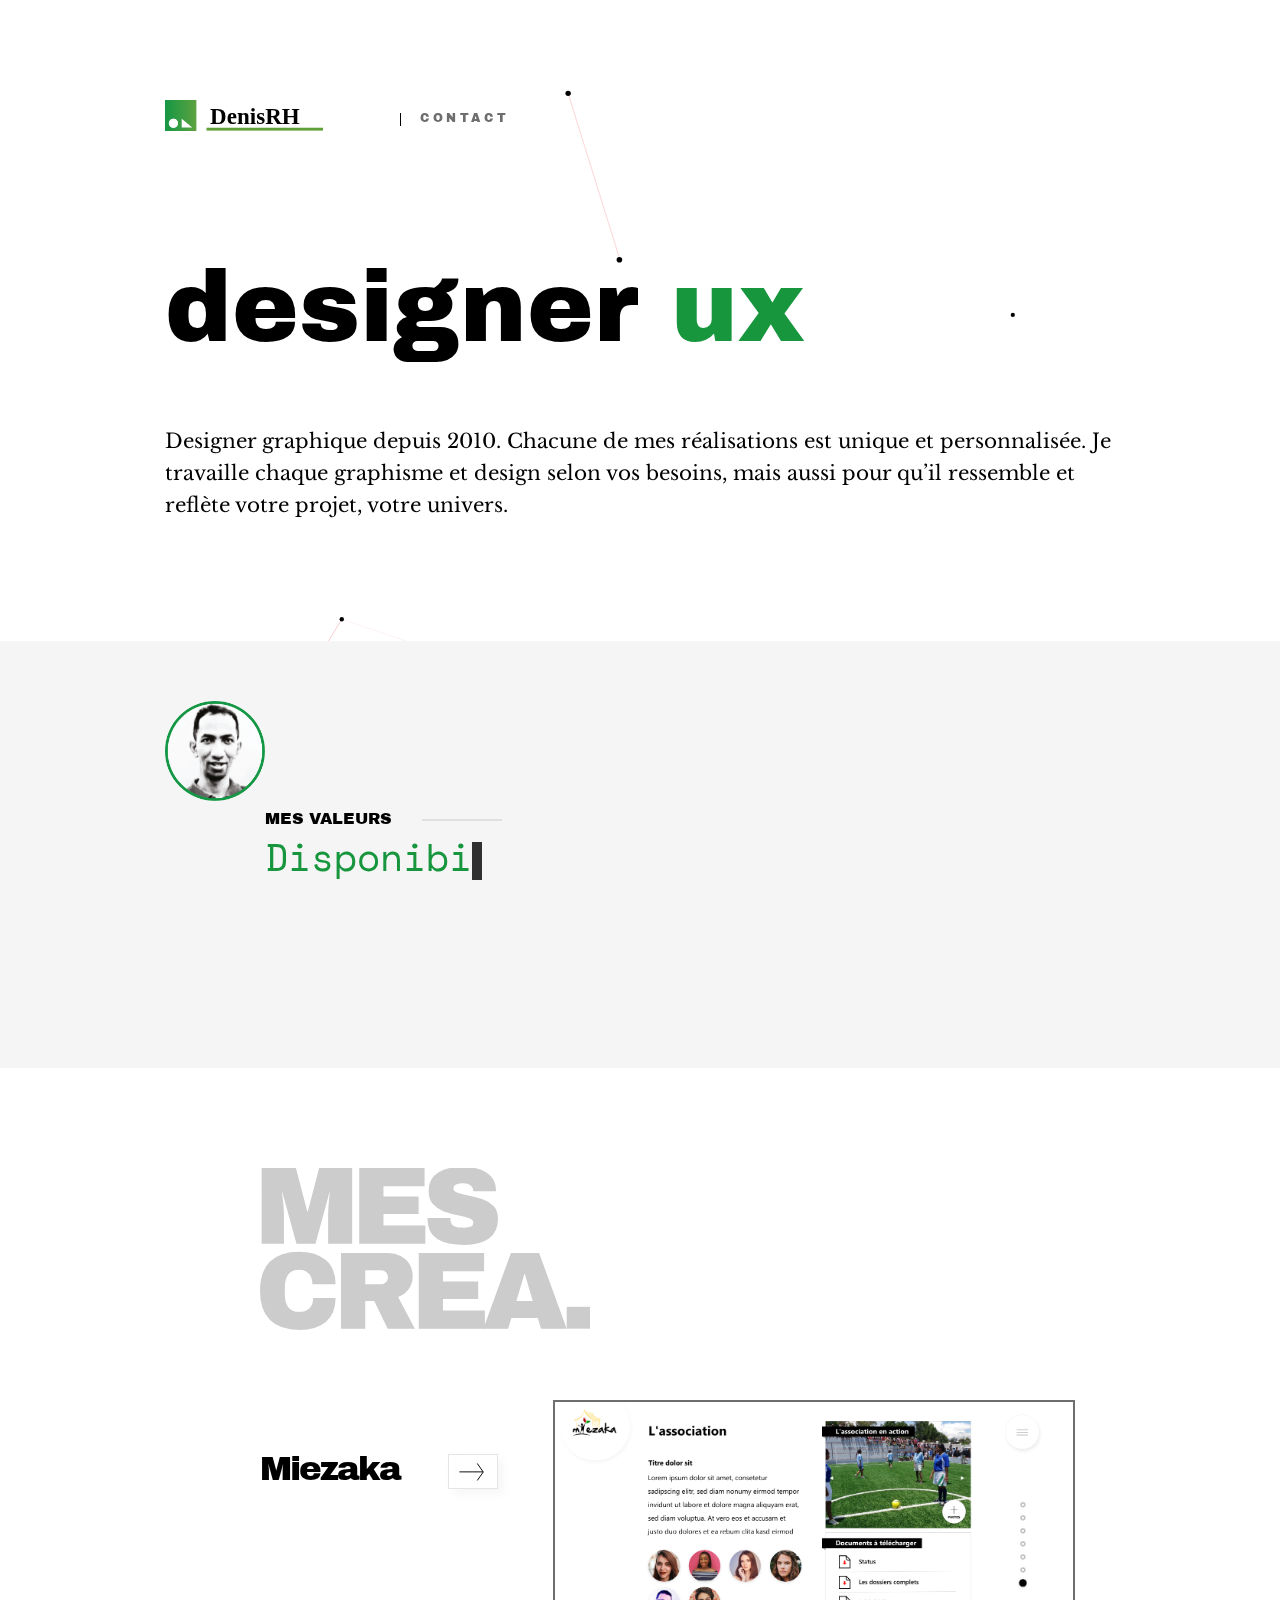
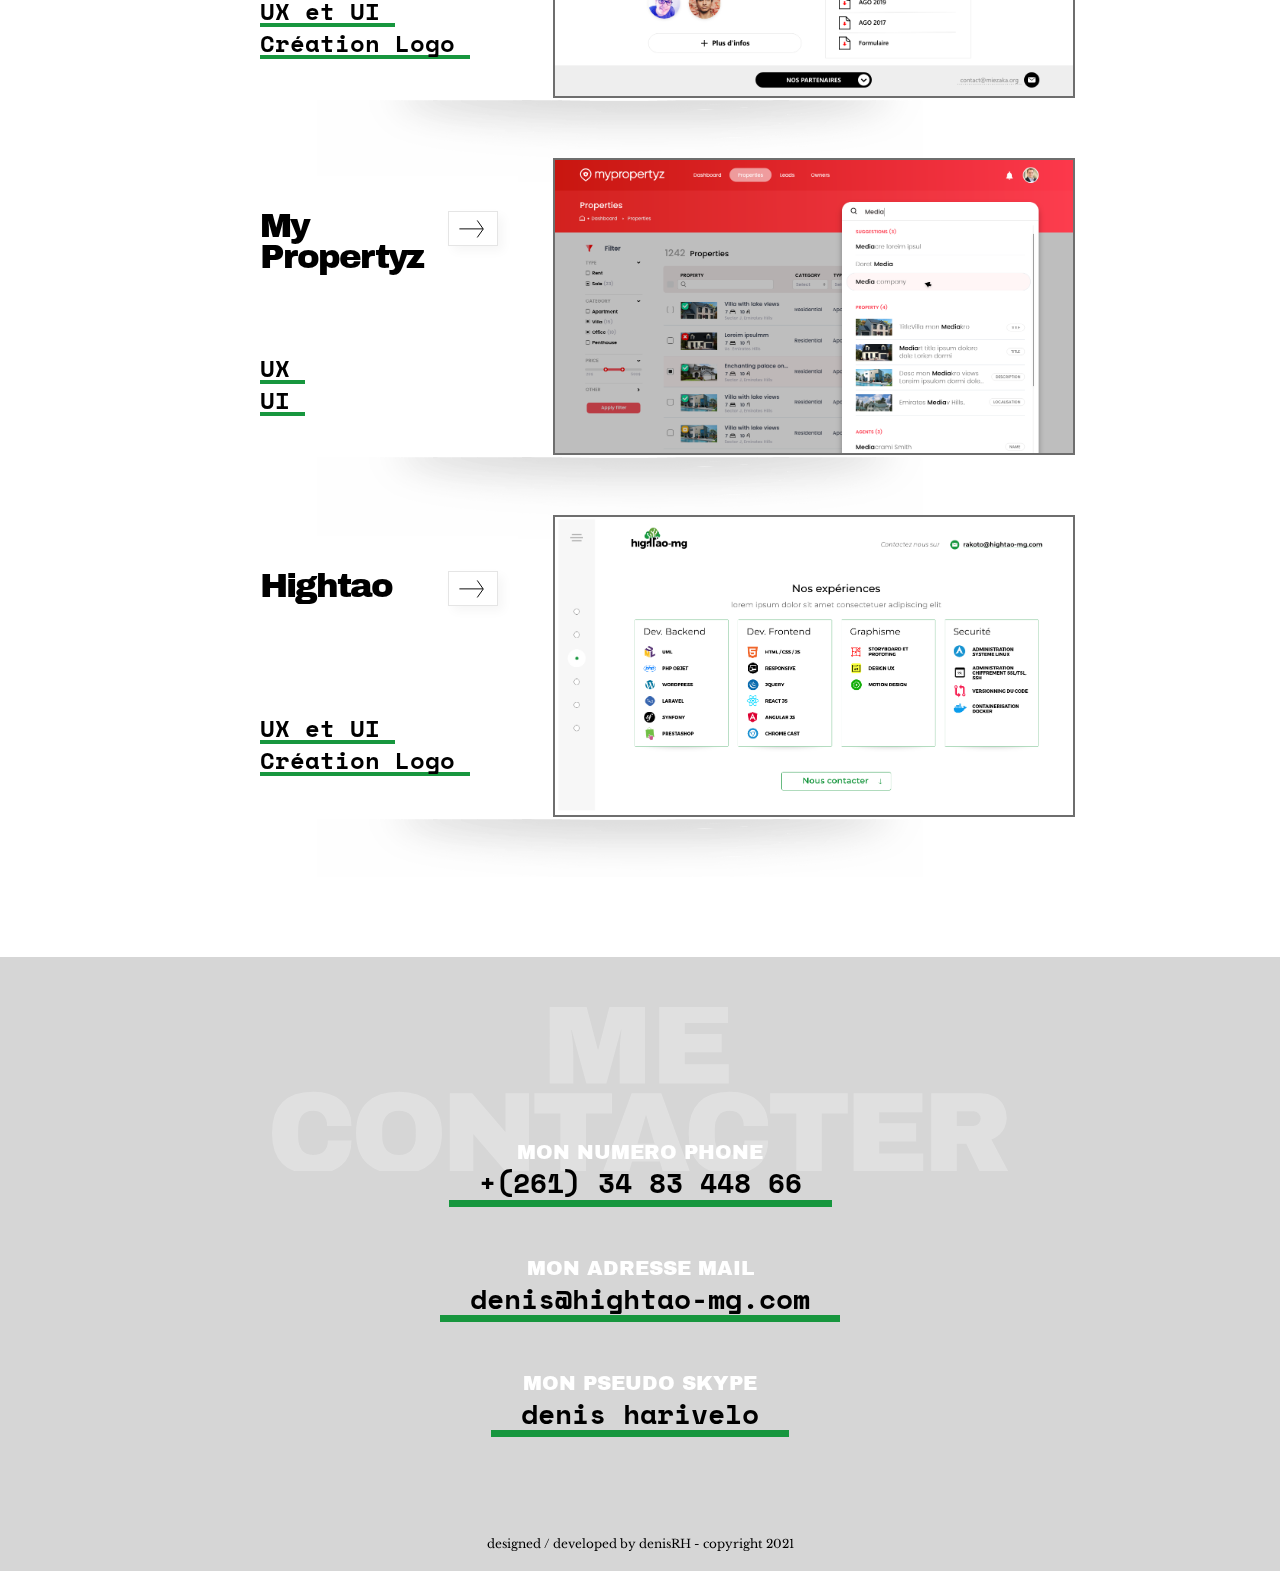
==== commit ba7b3d0b: "Update index.html" ====
--- a/index.html
+++ b/index.html
@@ -221,7 +221,6 @@
                         <figcaption>
                             <ul>
                                 <li>UX et UI</li> <br>
-				<li>Mobile / Tablet / PC</li>
                                 <li>Création Logo</li>
 				
                             </ul>
@@ -238,8 +237,8 @@
                         <h5>My Propertyz</h5>
                         <figcaption>
                             <ul>
-                                <li>UX et UI</li> <br>
-                                <li>Mobile / Tablet / PC</li>
+                                <li>UX</li> <br>
+                                <li>UI</li>
                             </ul>
                         </figcaption>
                     </div> 
@@ -255,7 +254,6 @@
                         <figcaption>
                             <ul>
                                 <li>UX et UI</li> <br>
-				<li>Mobile / Tablet / PC</li>
                                 <li>Création Logo</li>
                             </ul>
                         </figcaption>
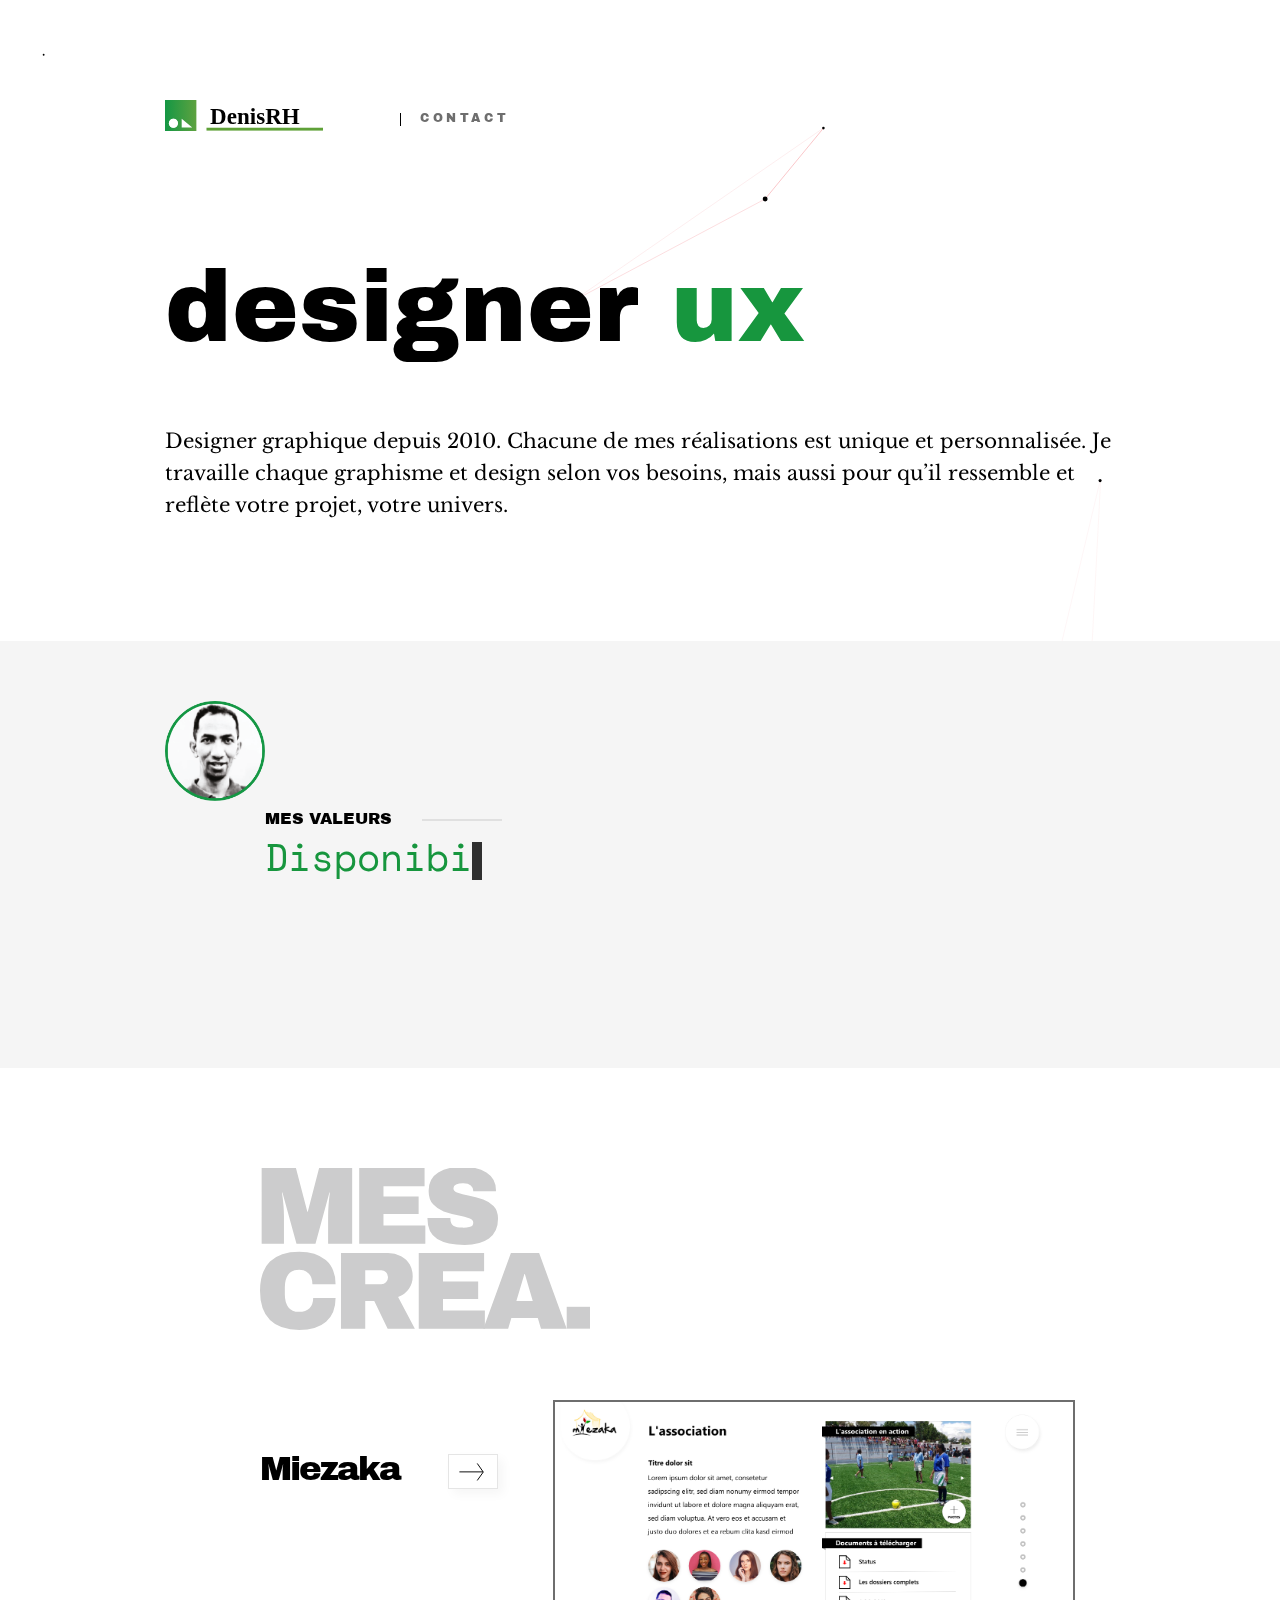
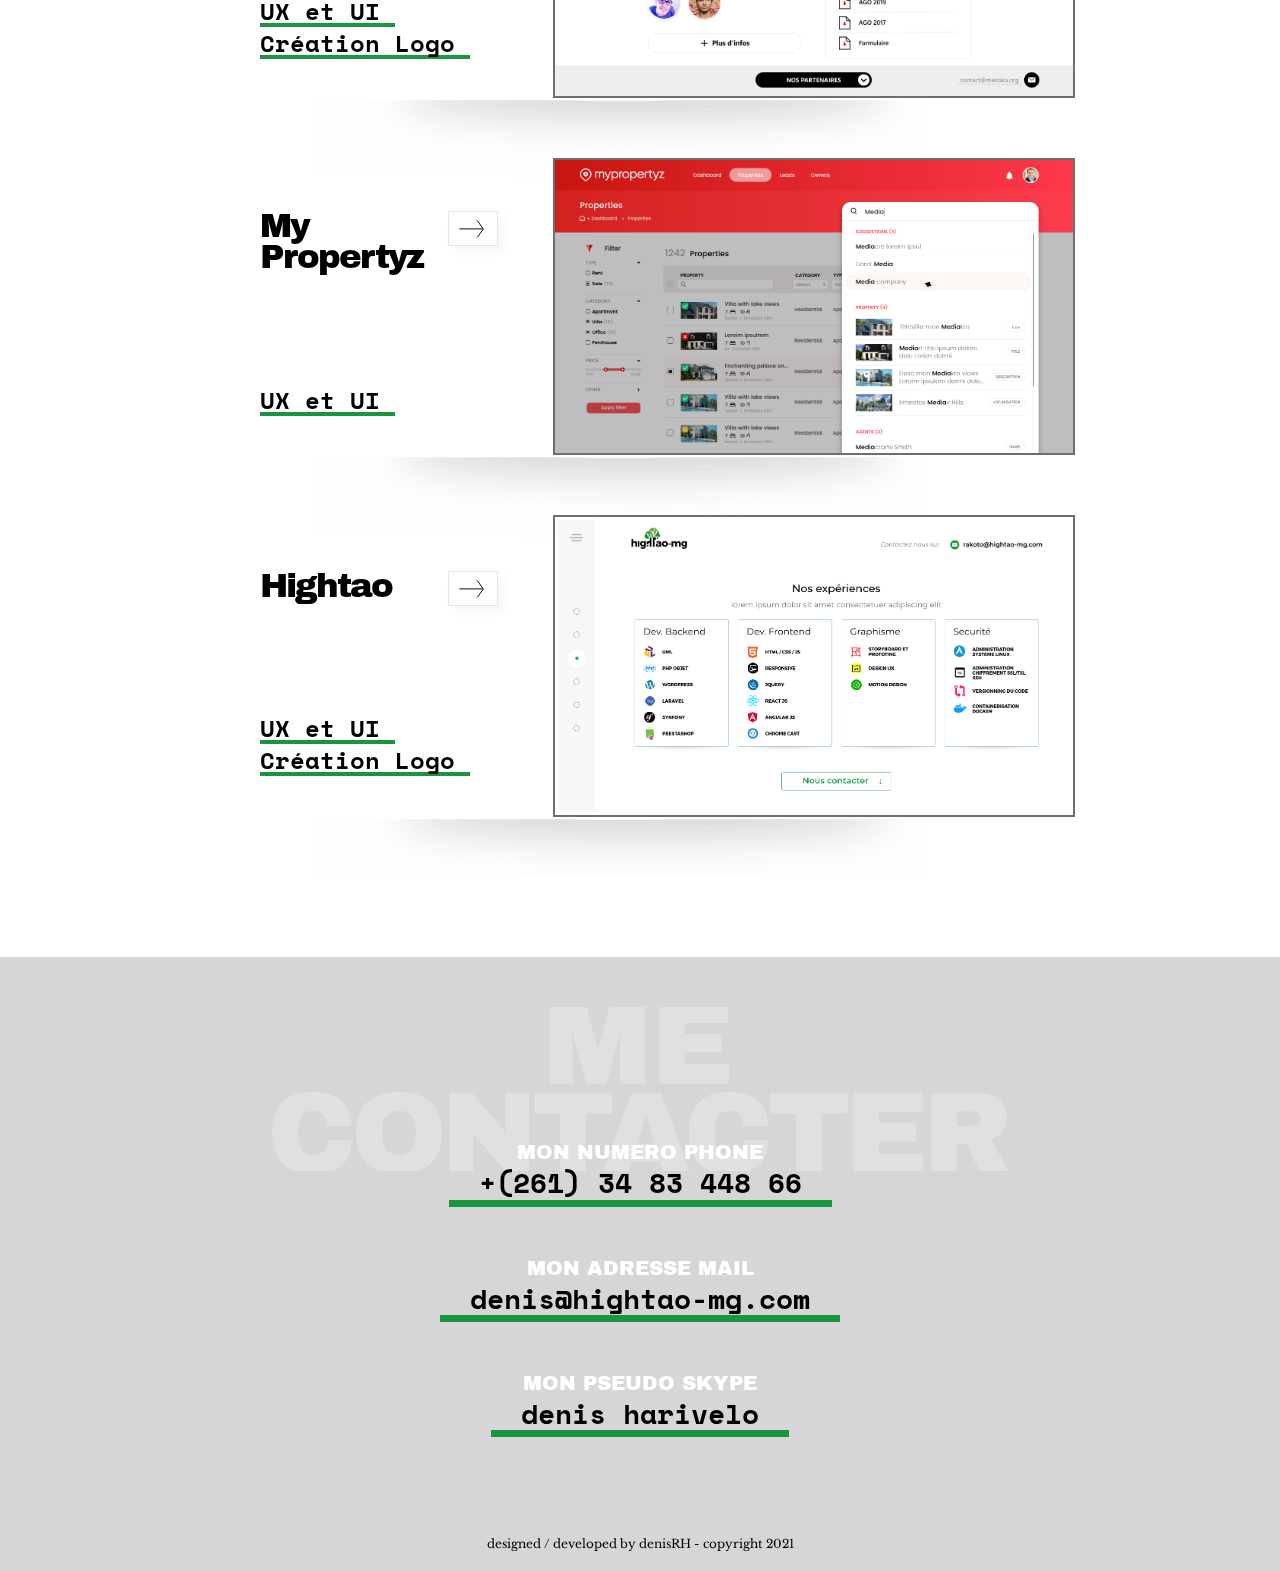
==== commit c88b42e0: "Update index.html" ====
--- a/index.html
+++ b/index.html
@@ -237,8 +237,7 @@
                         <h5>My Propertyz</h5>
                         <figcaption>
                             <ul>
-                                <li>UX</li> <br>
-                                <li>UI</li>
+                                <li>UX et UI</li>
                             </ul>
                         </figcaption>
                     </div> 
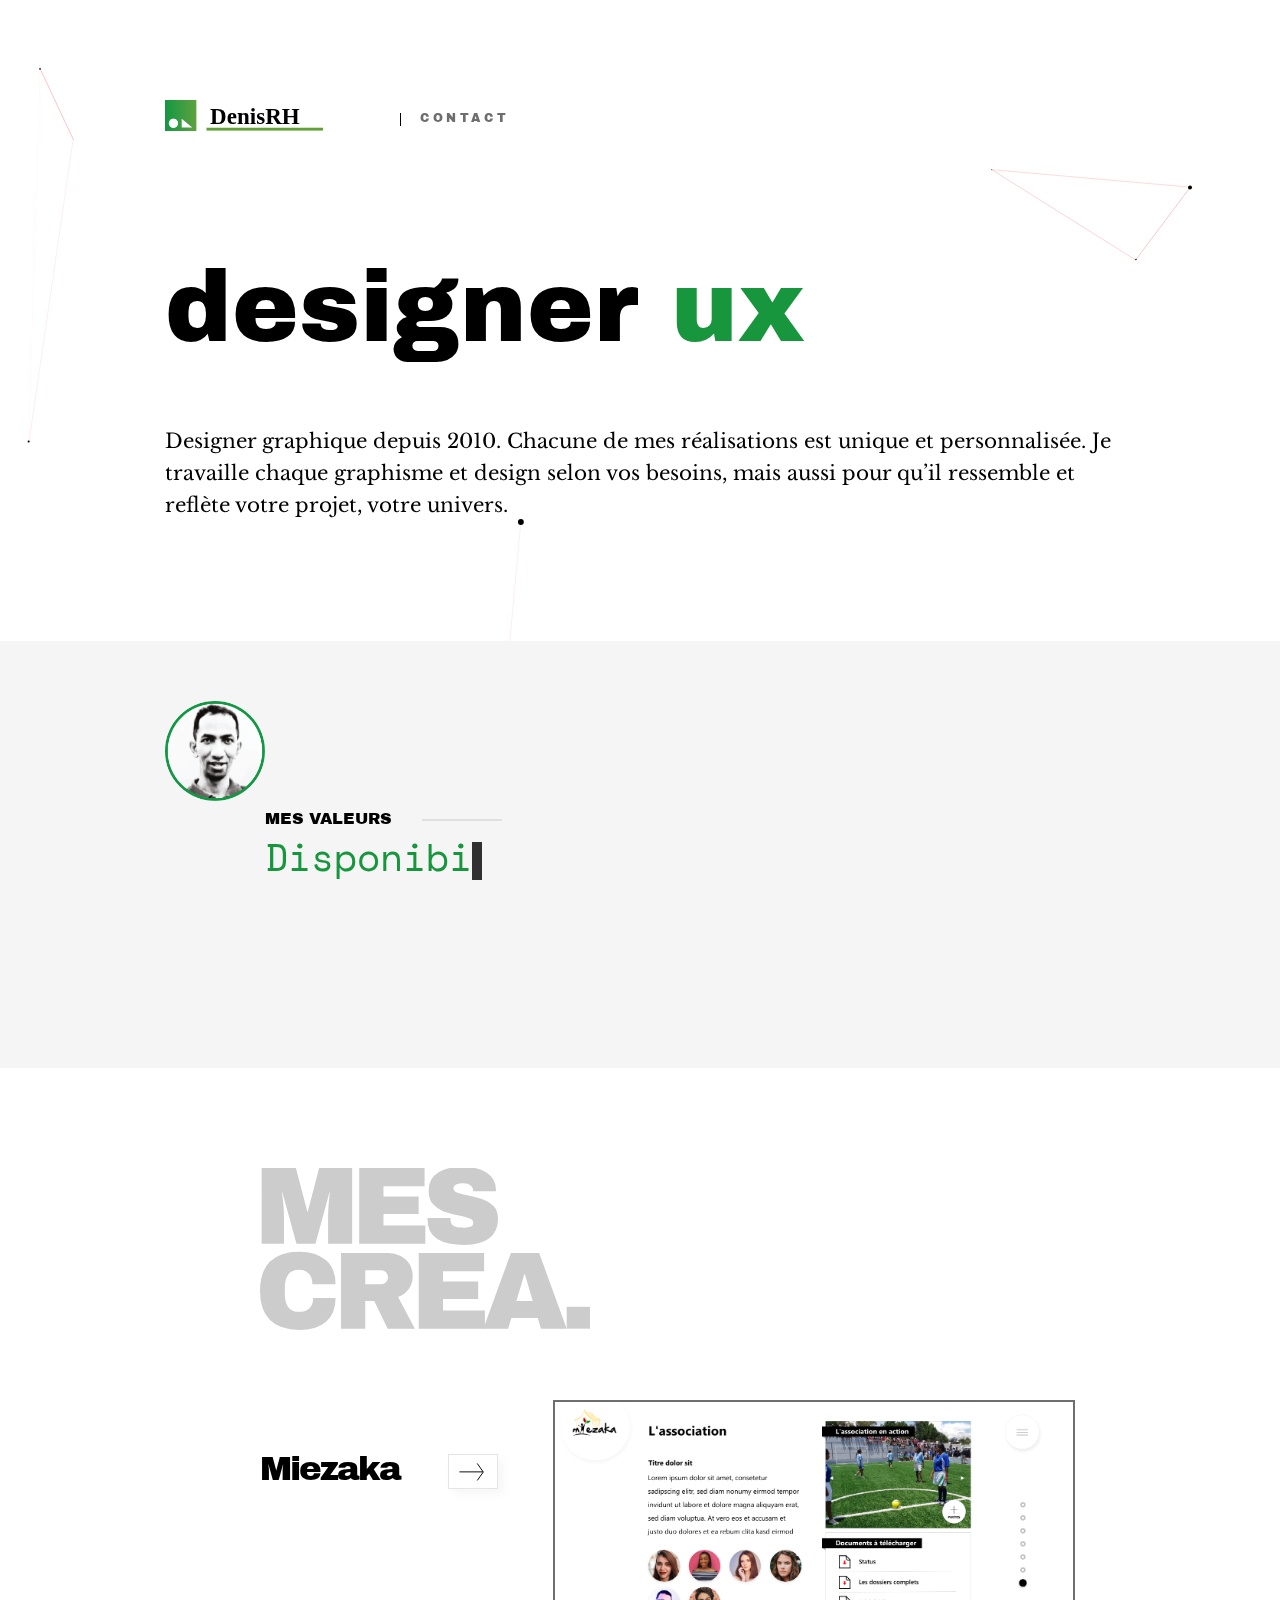
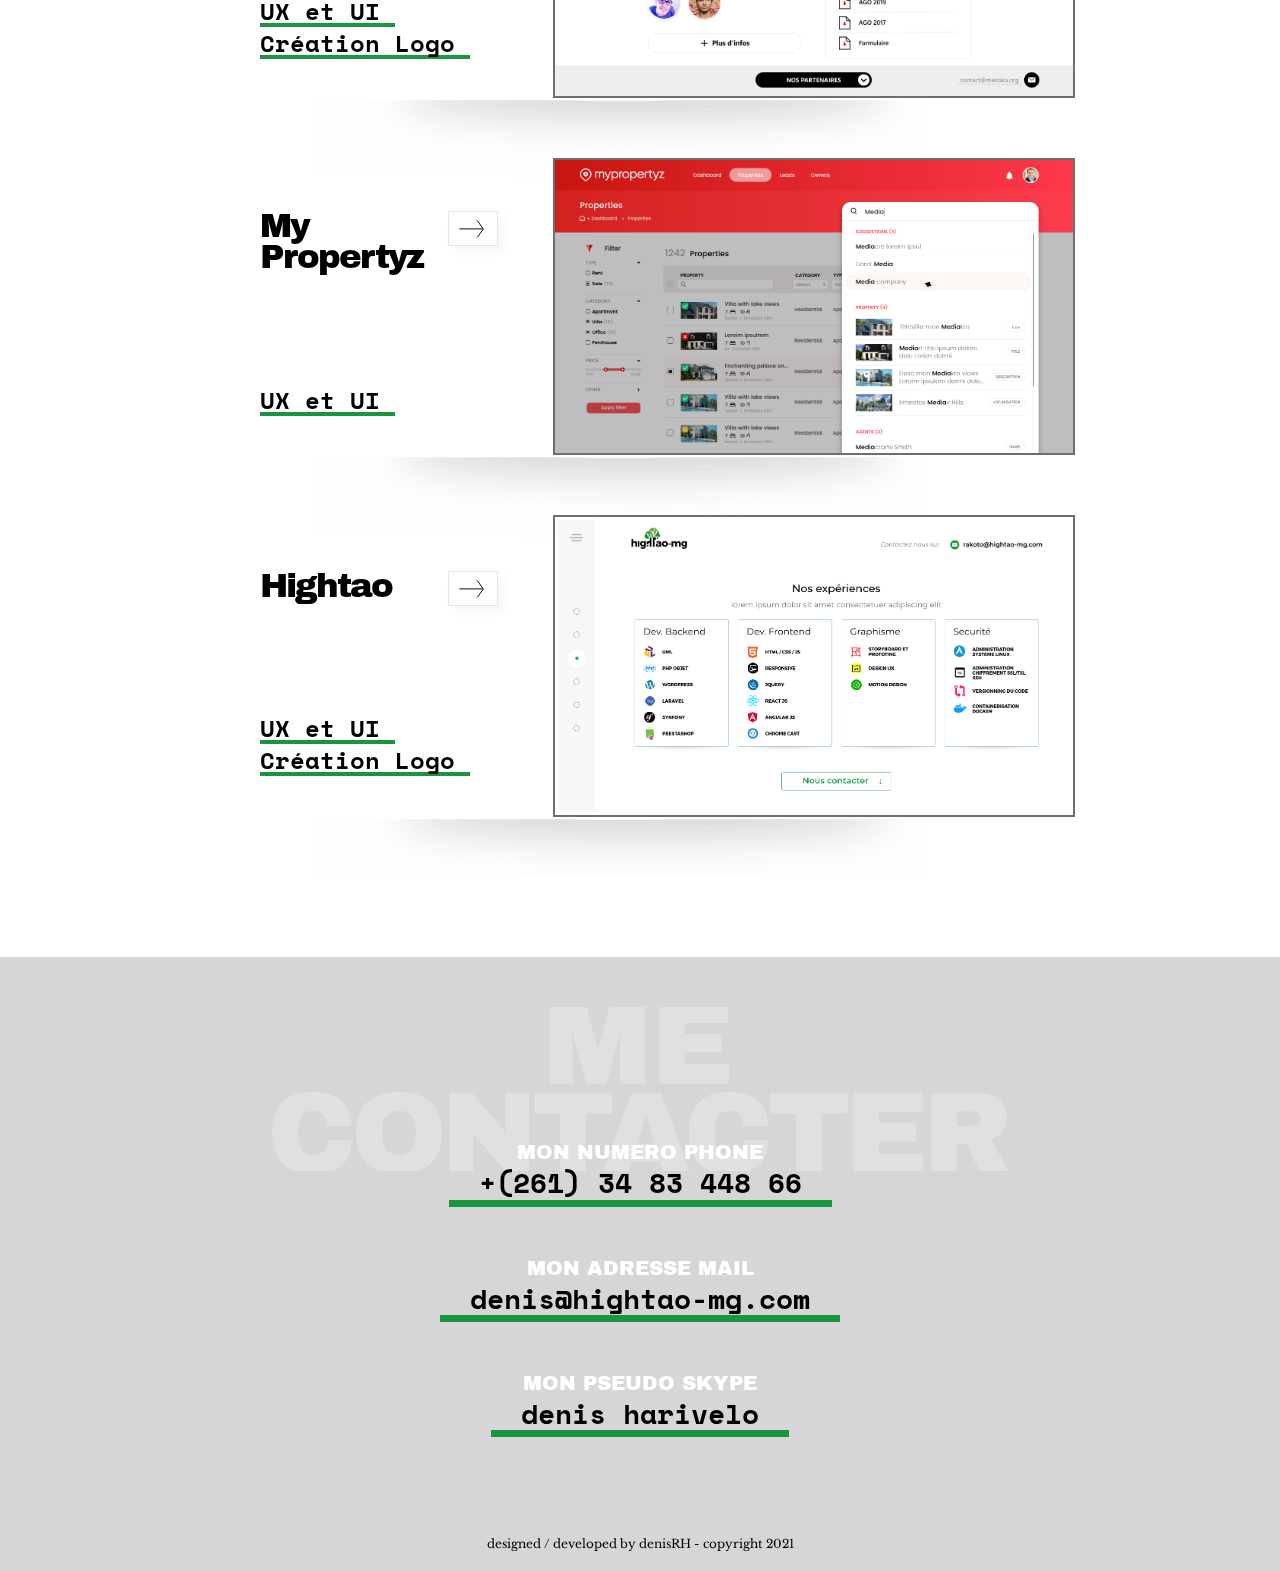
==== commit 2050312a: "Update index.html" ====
--- a/index.html
+++ b/index.html
@@ -216,7 +216,7 @@
                 <img src="assets/img/crea1.png" alt="non du societe">
                 <div class="information">
                     
-                    <div class="content-desc contenleft" onclick="#">  
+                    <div class="content-desc contenleft" onclick="location.href='../detail-projet.html">  
                         <h5>Miezaka</h5>
                         <figcaption>
                             <ul>
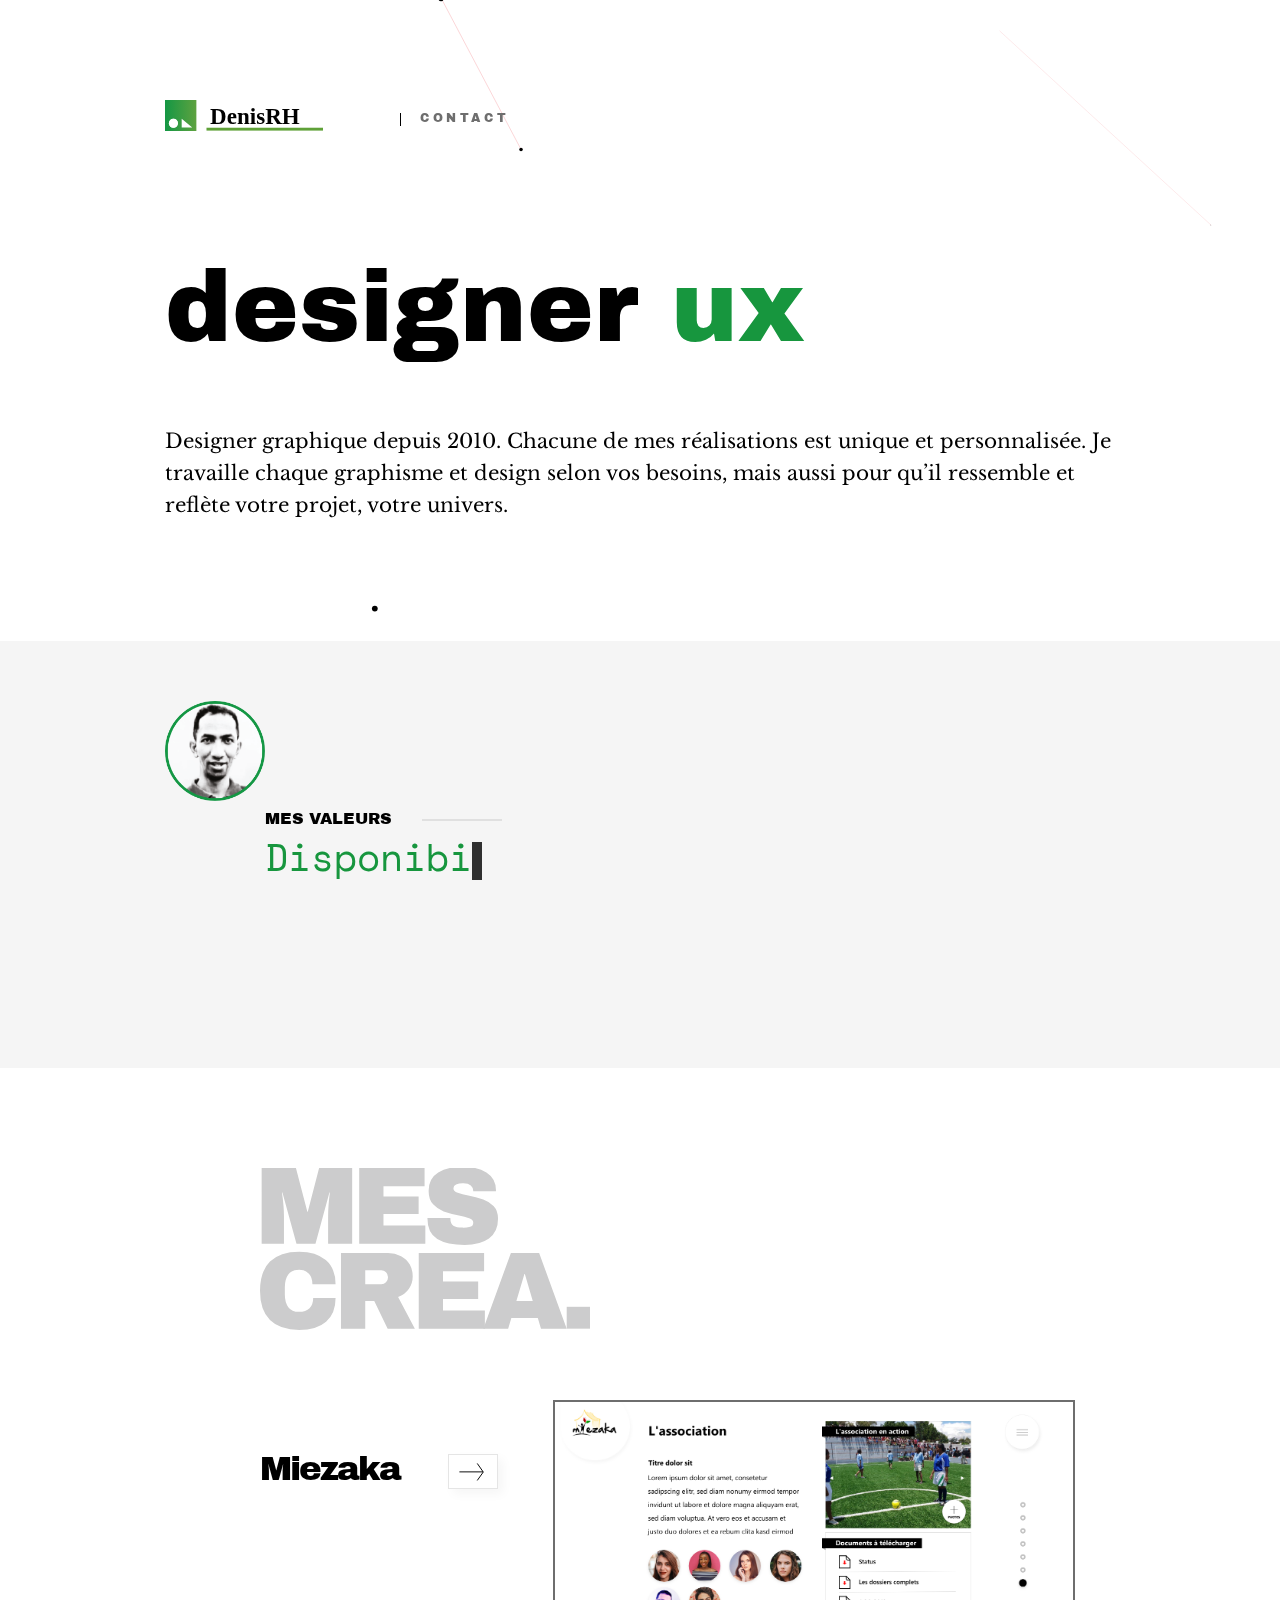
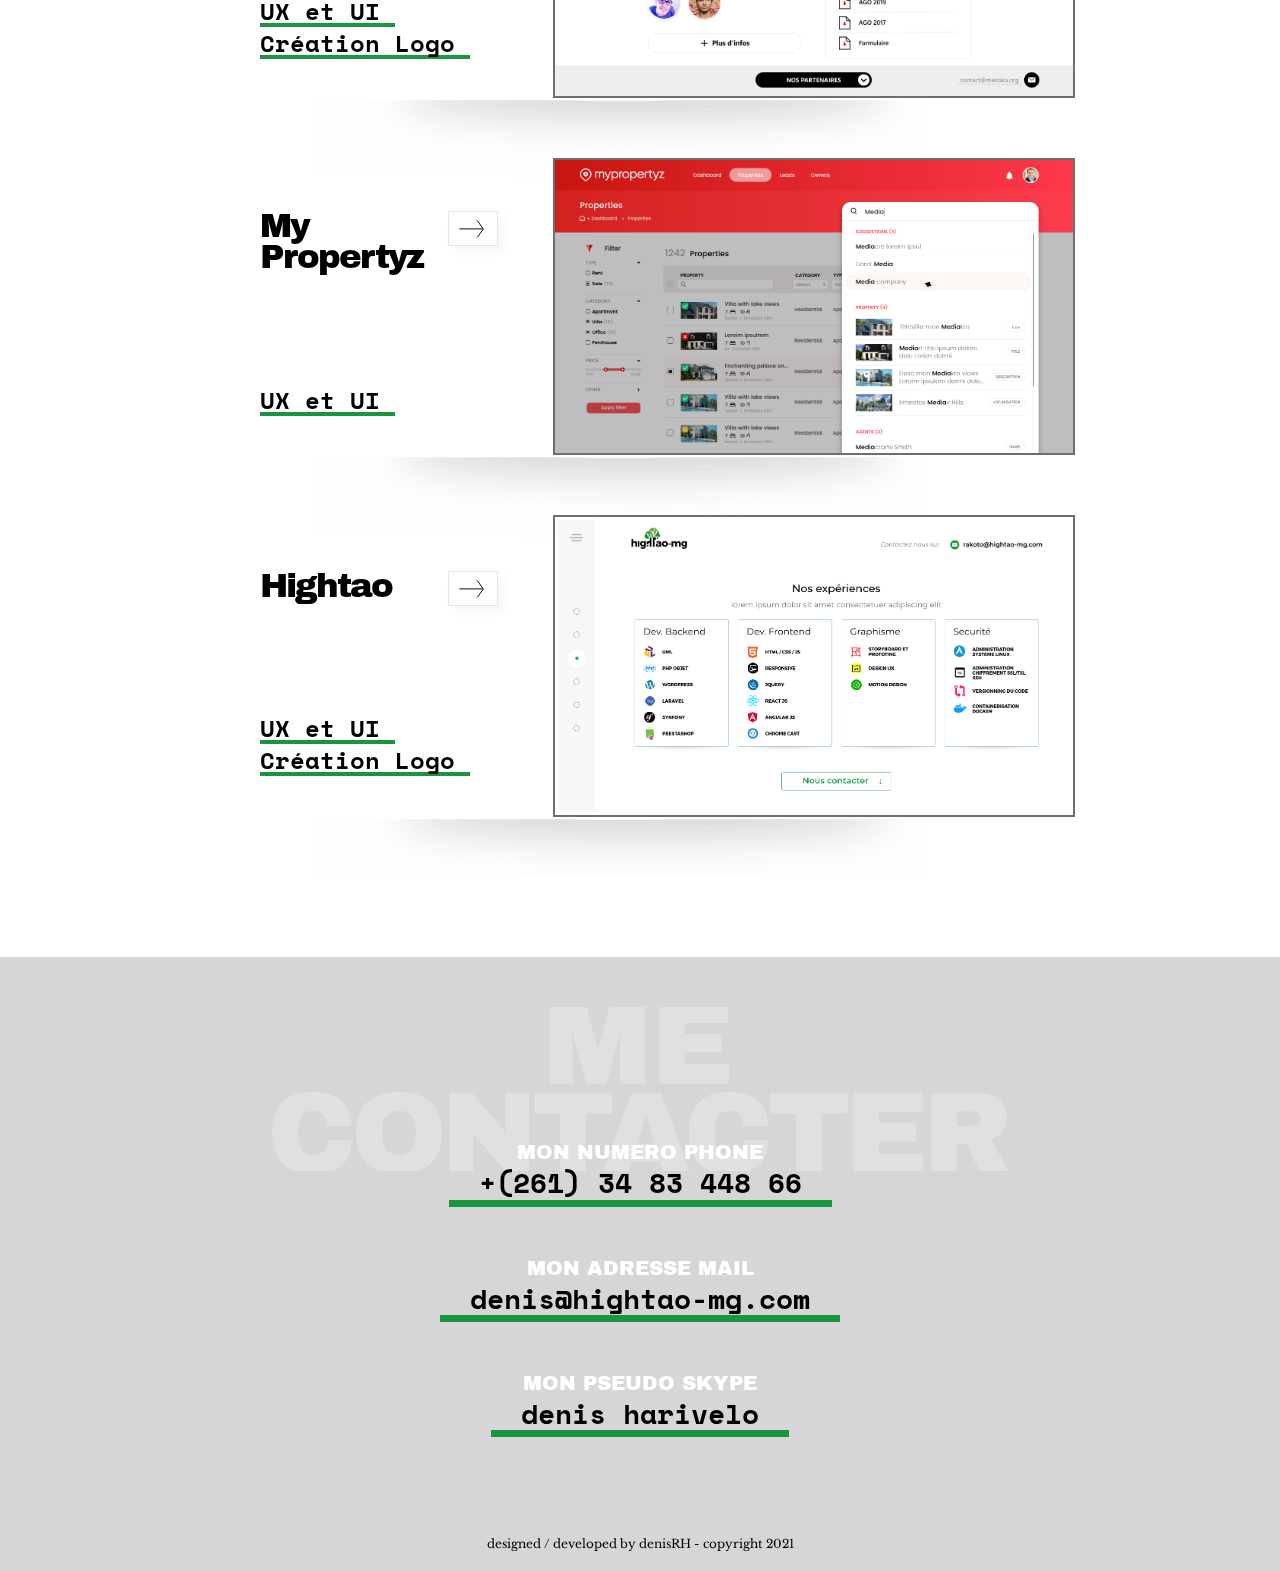
==== commit 9eef7eae: "Update index.html" ====
--- a/index.html
+++ b/index.html
@@ -216,7 +216,7 @@
                 <img src="assets/img/crea1.png" alt="non du societe">
                 <div class="information">
                     
-                    <div class="content-desc contenleft" onclick="location.href='../detail-projet.html">  
+                    <div class="content-desc contenleft" onclick="location.href='detail-projet.html">  
                         <h5>Miezaka</h5>
                         <figcaption>
                             <ul>
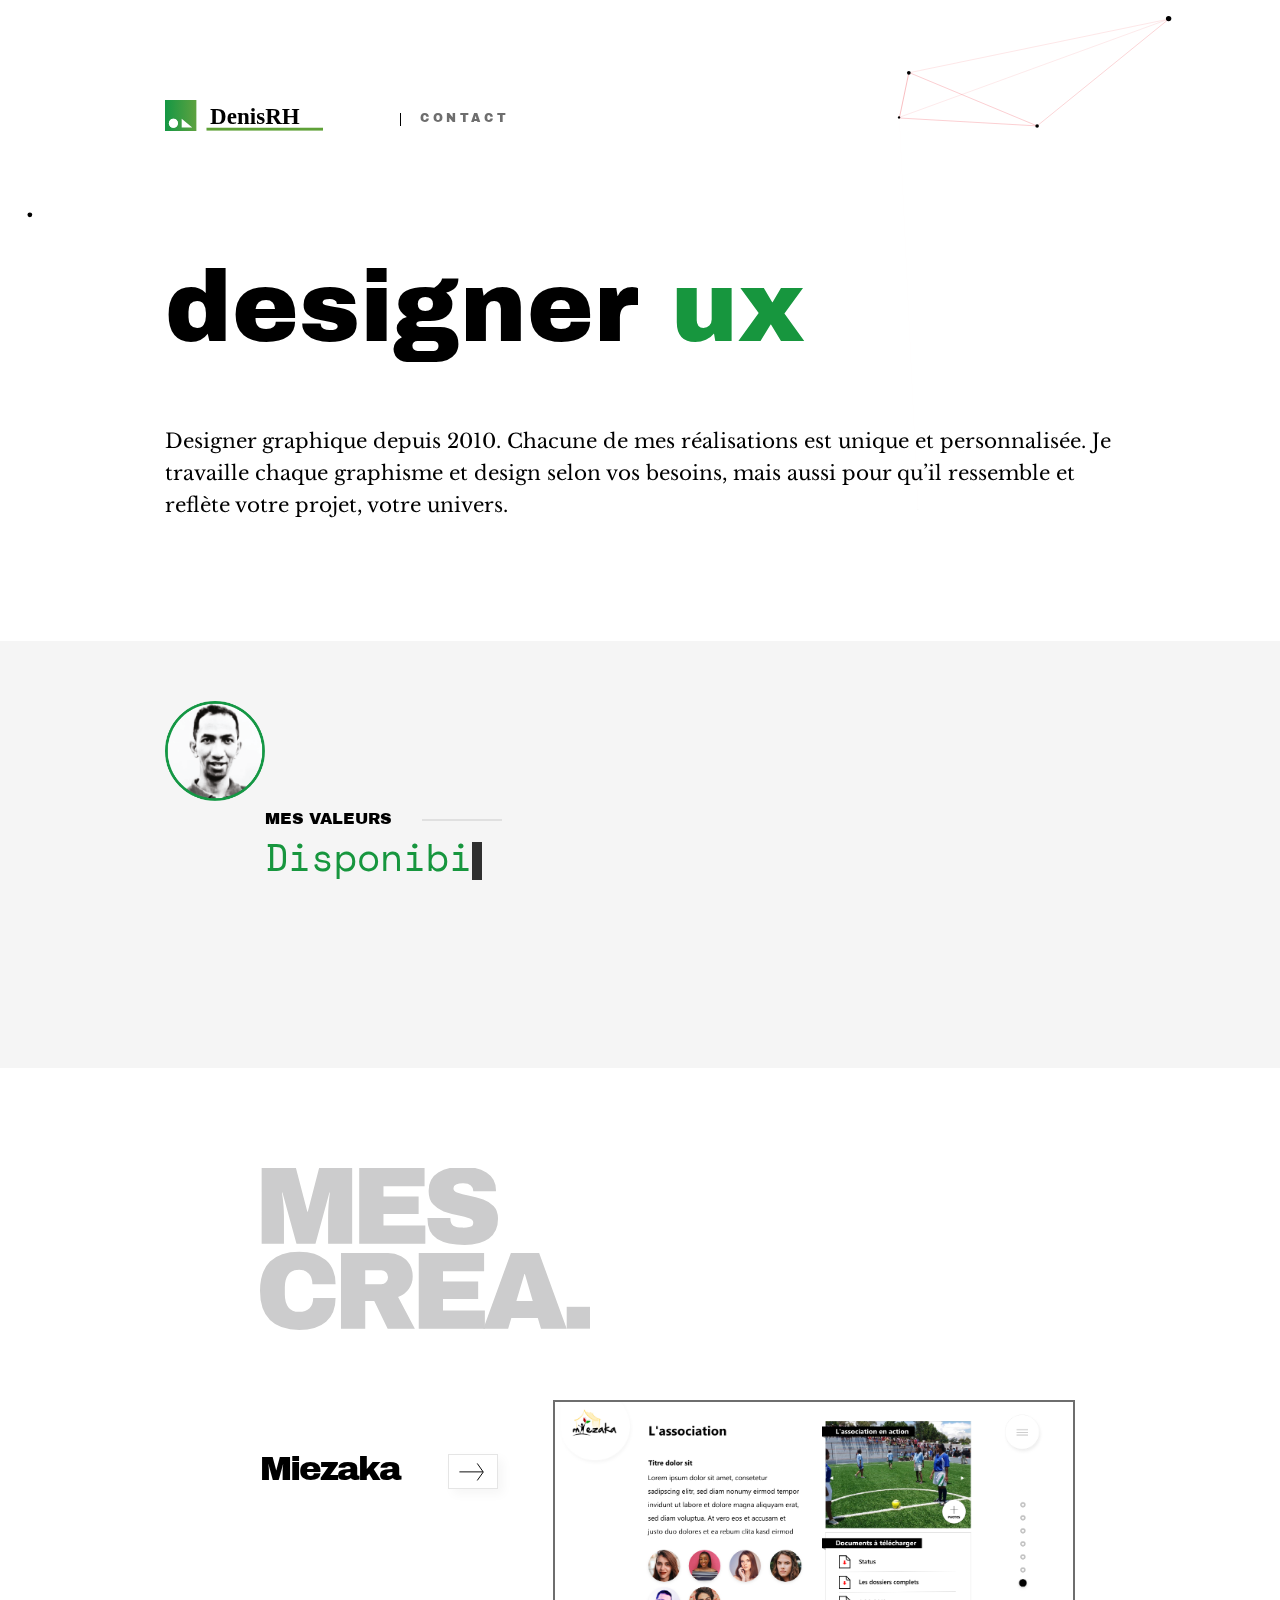
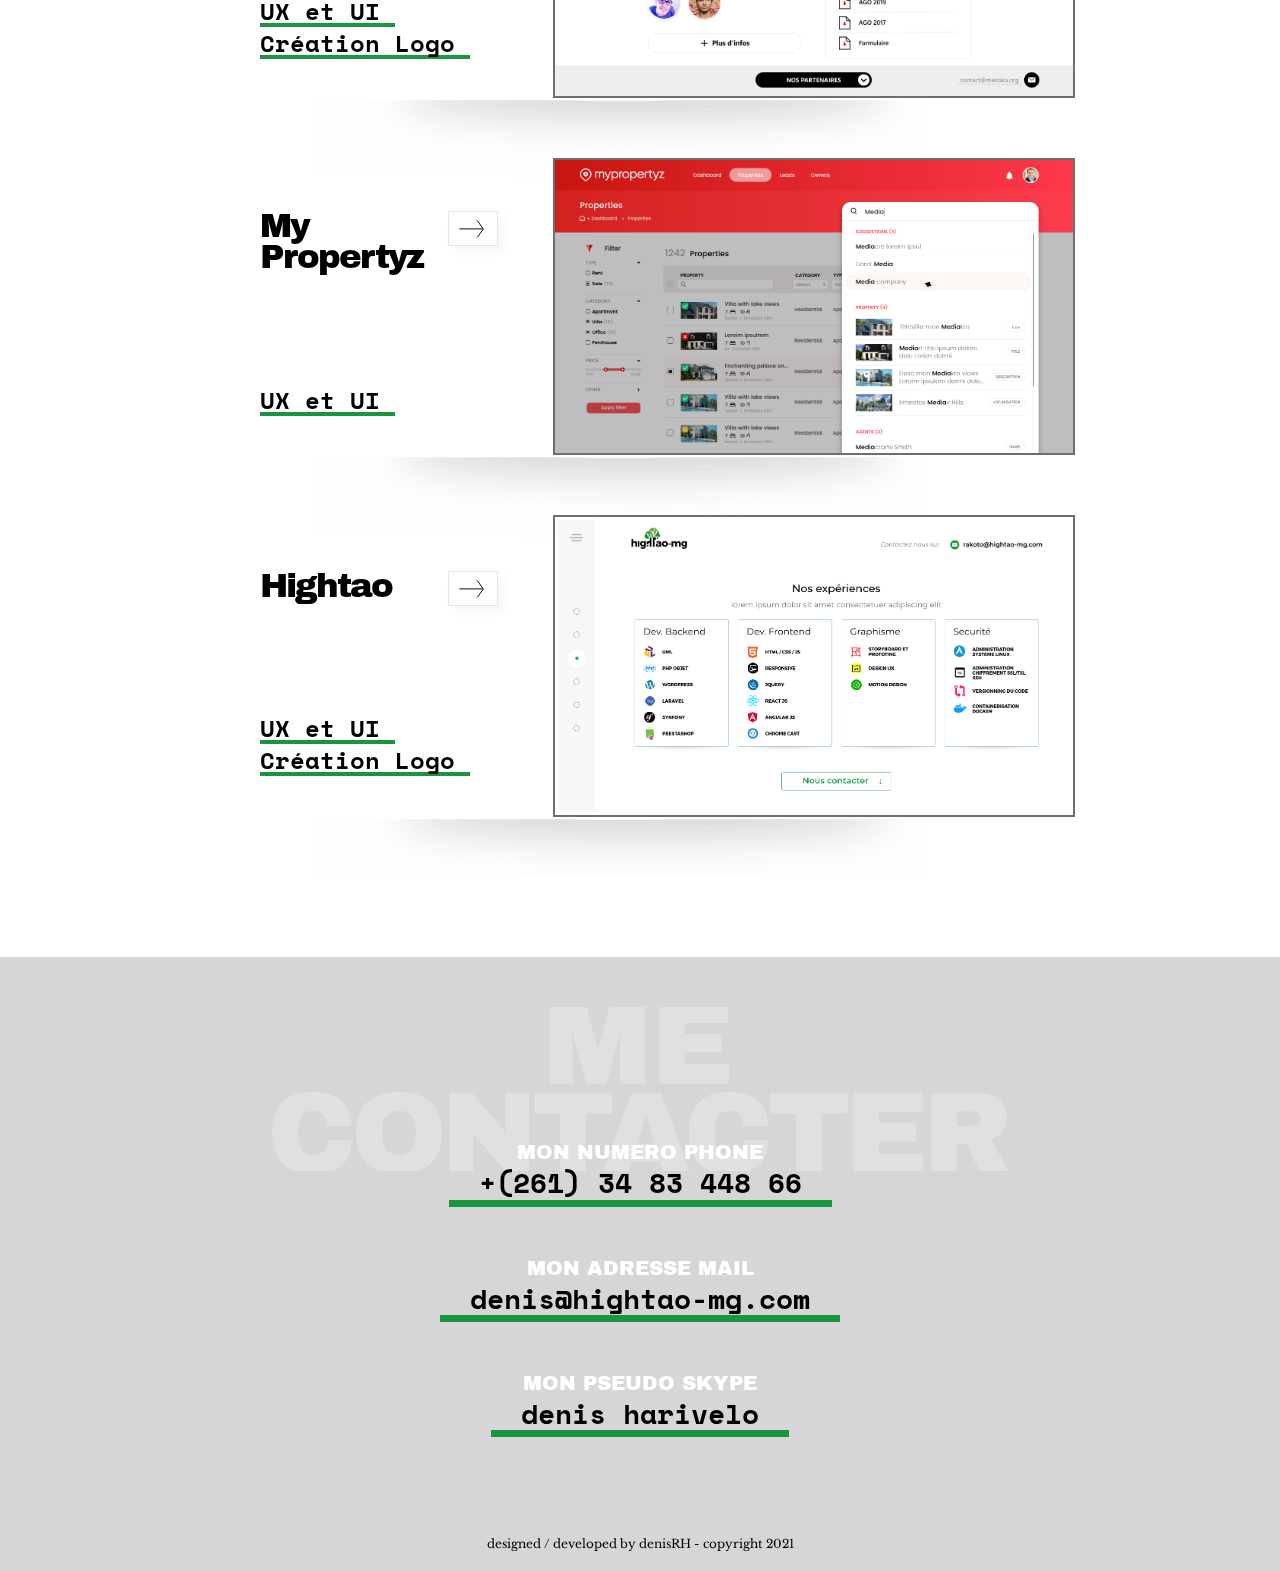
==== commit 2de5b284: "Update index.html" ====
--- a/index.html
+++ b/index.html
@@ -216,7 +216,7 @@
                 <img src="assets/img/crea1.png" alt="non du societe">
                 <div class="information">
                     
-                    <div class="content-desc contenleft" onclick="location.href='detail-projet.html">  
+                    <div class="content-desc contenleft" onclick="location.href='detail-projet.html'">  
                         <h5>Miezaka</h5>
                         <figcaption>
                             <ul>
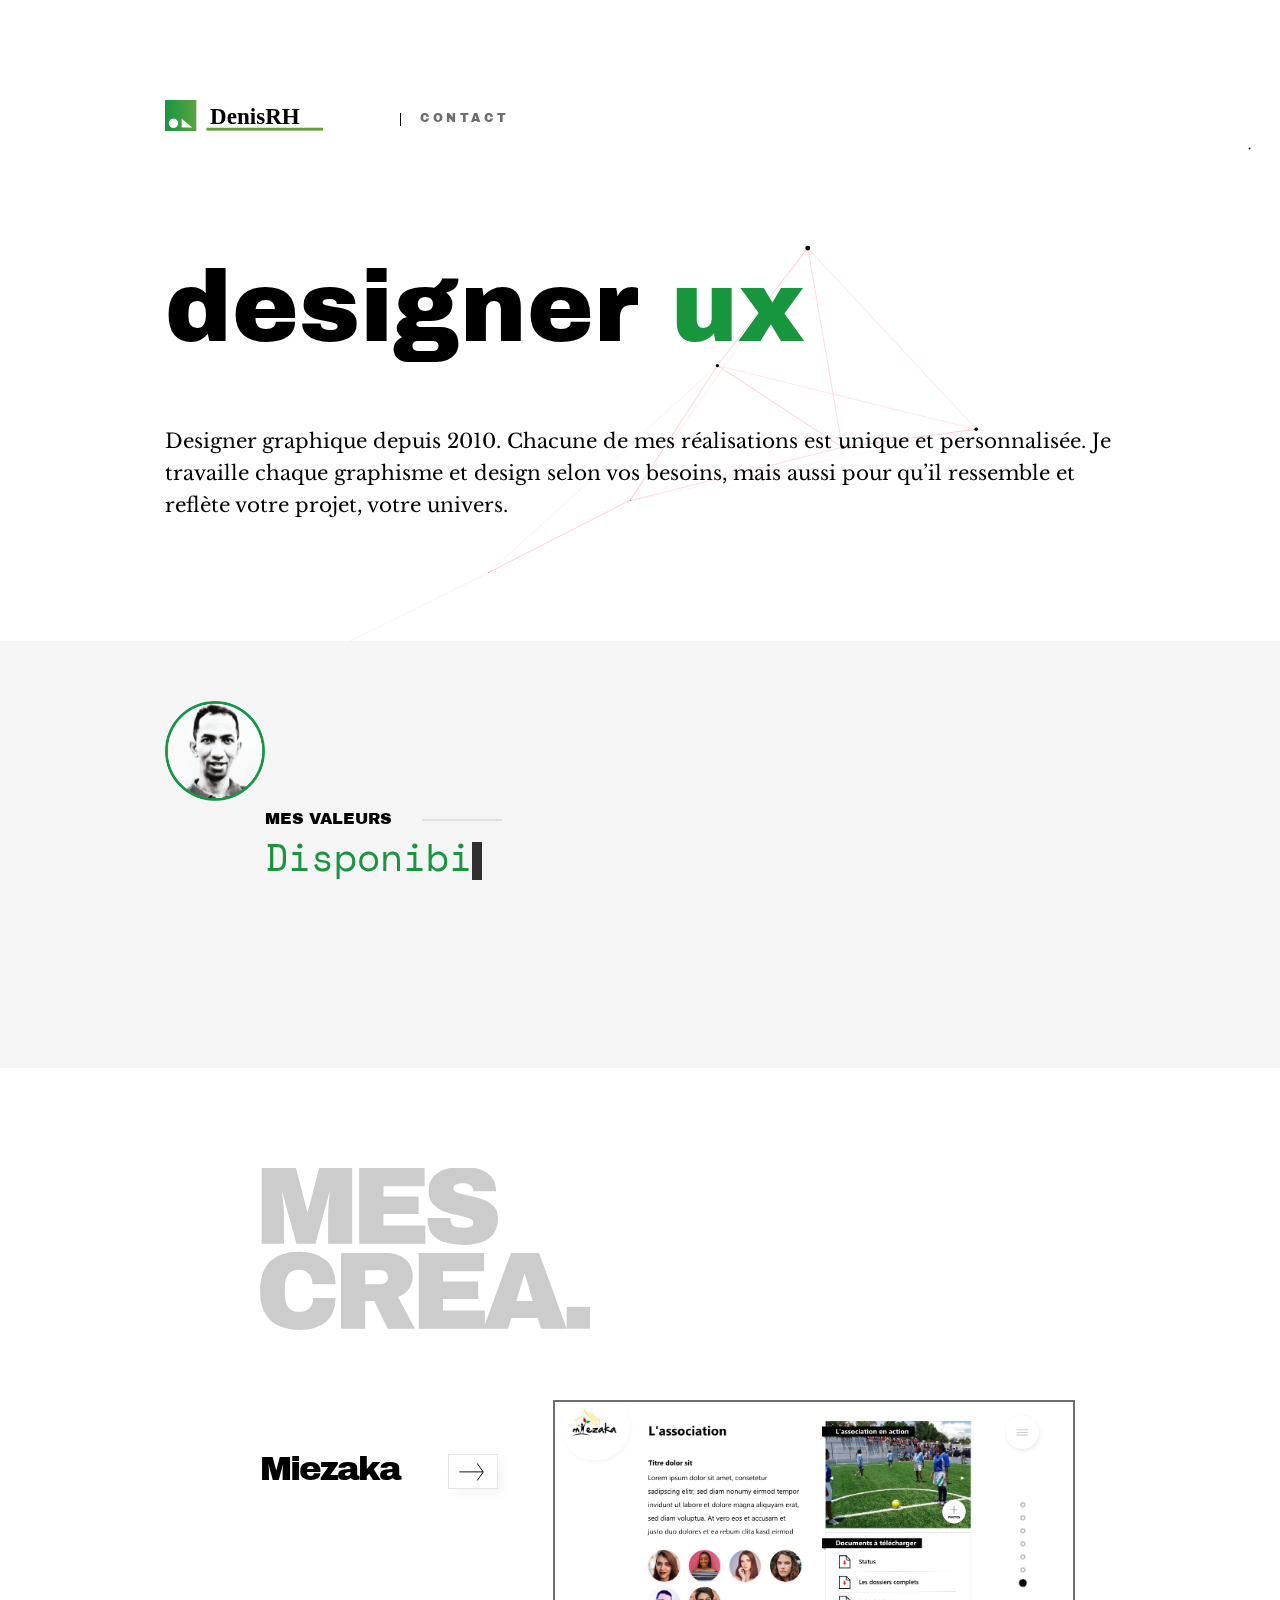
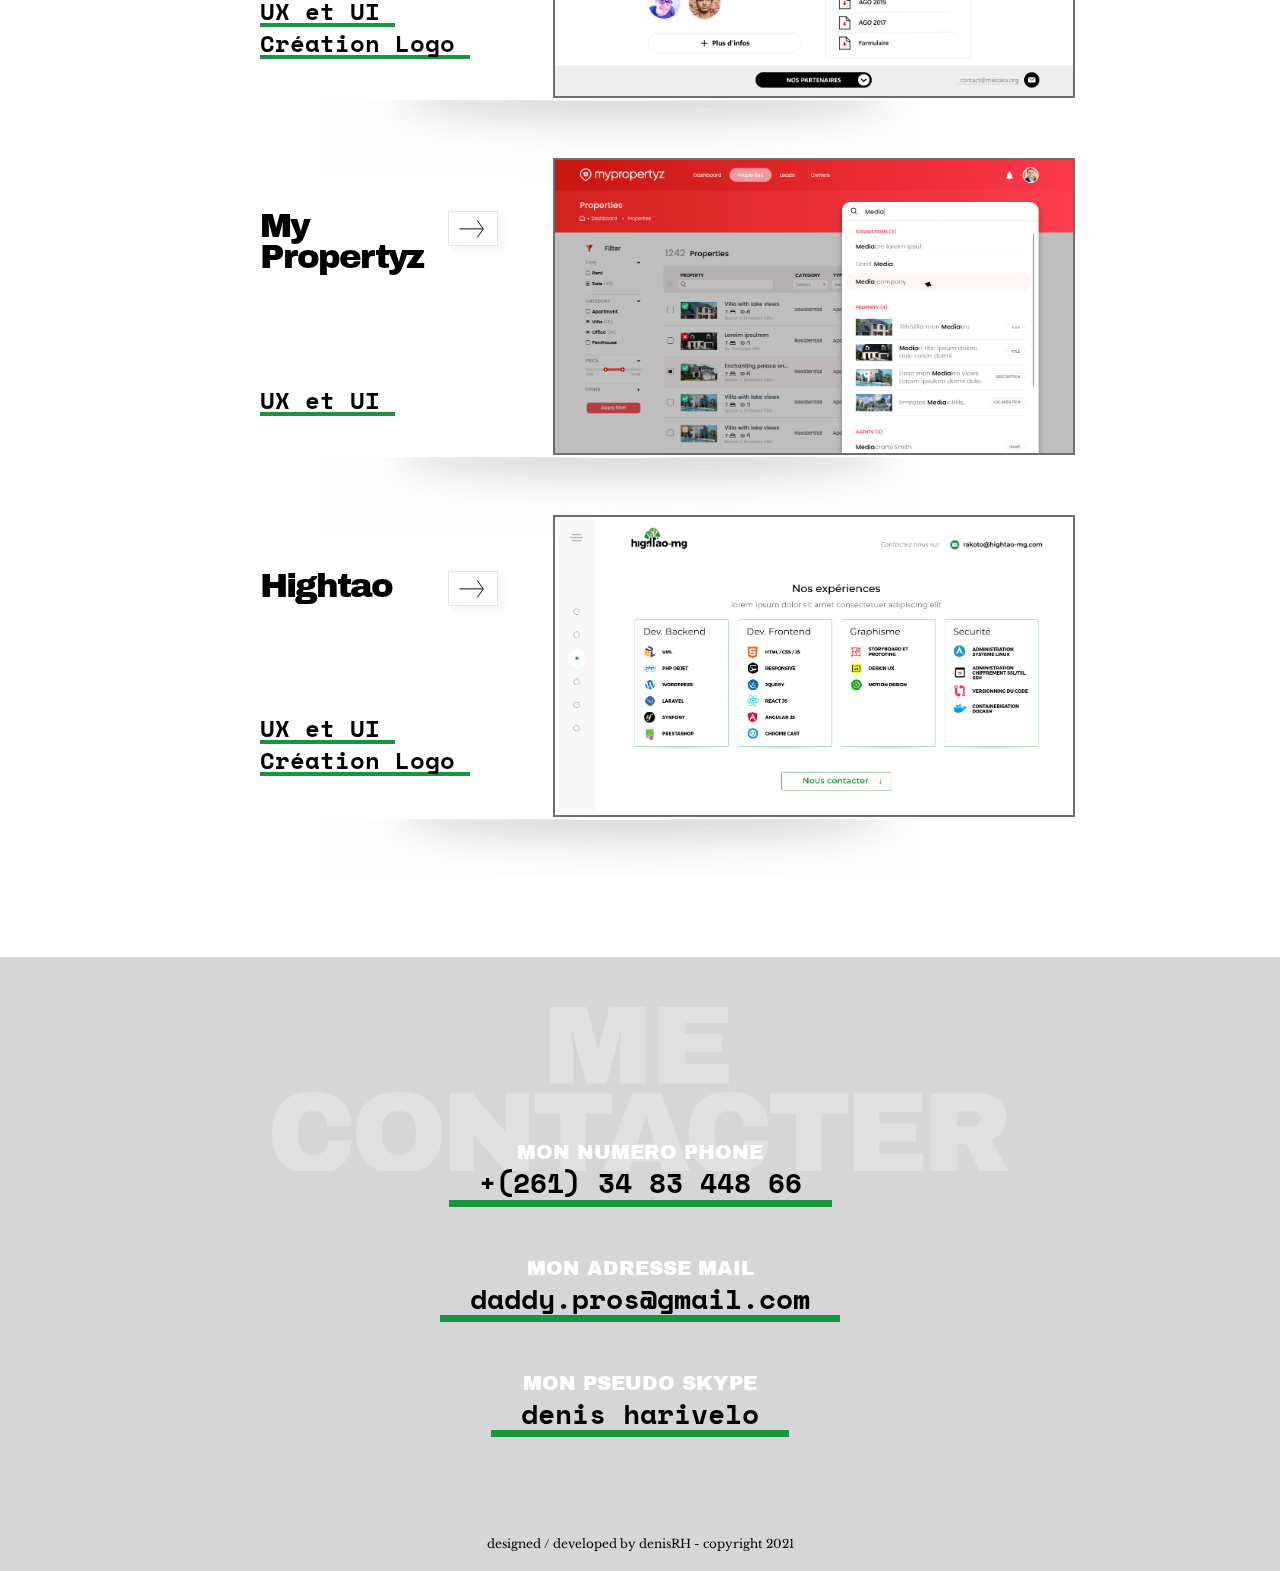
==== commit 20625eee: "Update index.html" ====
--- a/index.html
+++ b/index.html
@@ -277,7 +277,7 @@
                 </div>
                 <div>
                     <p>MON ADRESSE MAIL</p>
-                    <a class="linki" href="mailto:prog.wise3@gmail.com">denis@hightao-mg.com</a>
+                    <a class="linki" href="mailto:daddy.pros@gmail.com">daddy.pros@gmail.com</a>
                 </div>
                 <div>
                     <p>MON PSEUDO SKYPE</p>
@@ -291,7 +291,7 @@
     <section id="contact-mobile">
         <div class="wrapper">
                 <h1>Me contacter <br>sur</h1>
-                <a class="mail" href="mailto:denis@hightao-mg.com">gmail</a>
+                <a class="mail" href="mailto:daddy.pros@gmail.com">gmail</a>
                 <a class="skype" href="skype:denis harivelo?call">skype</a>
                 <a class="phone" href="tel:+261348344866">phone</a>
                 <footer>designed / developed by denisRH - copyright 2021 </footer>
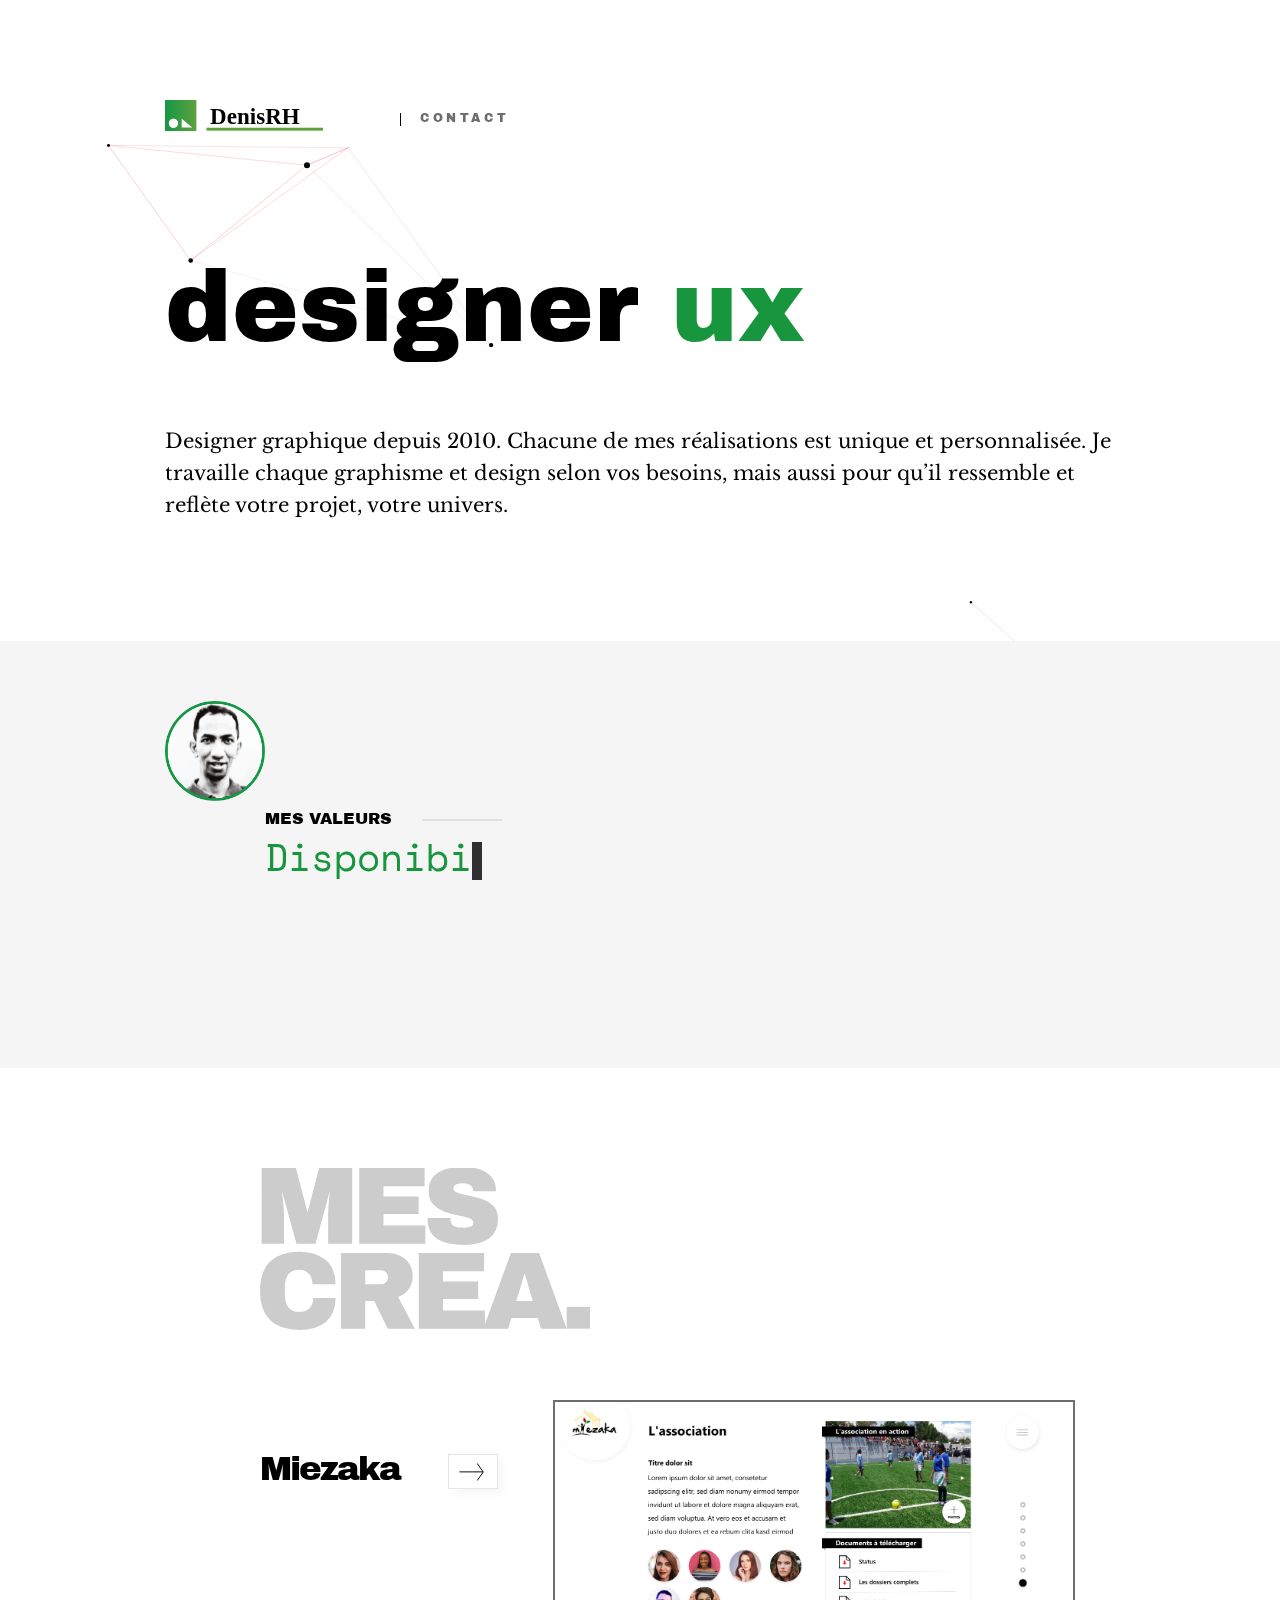
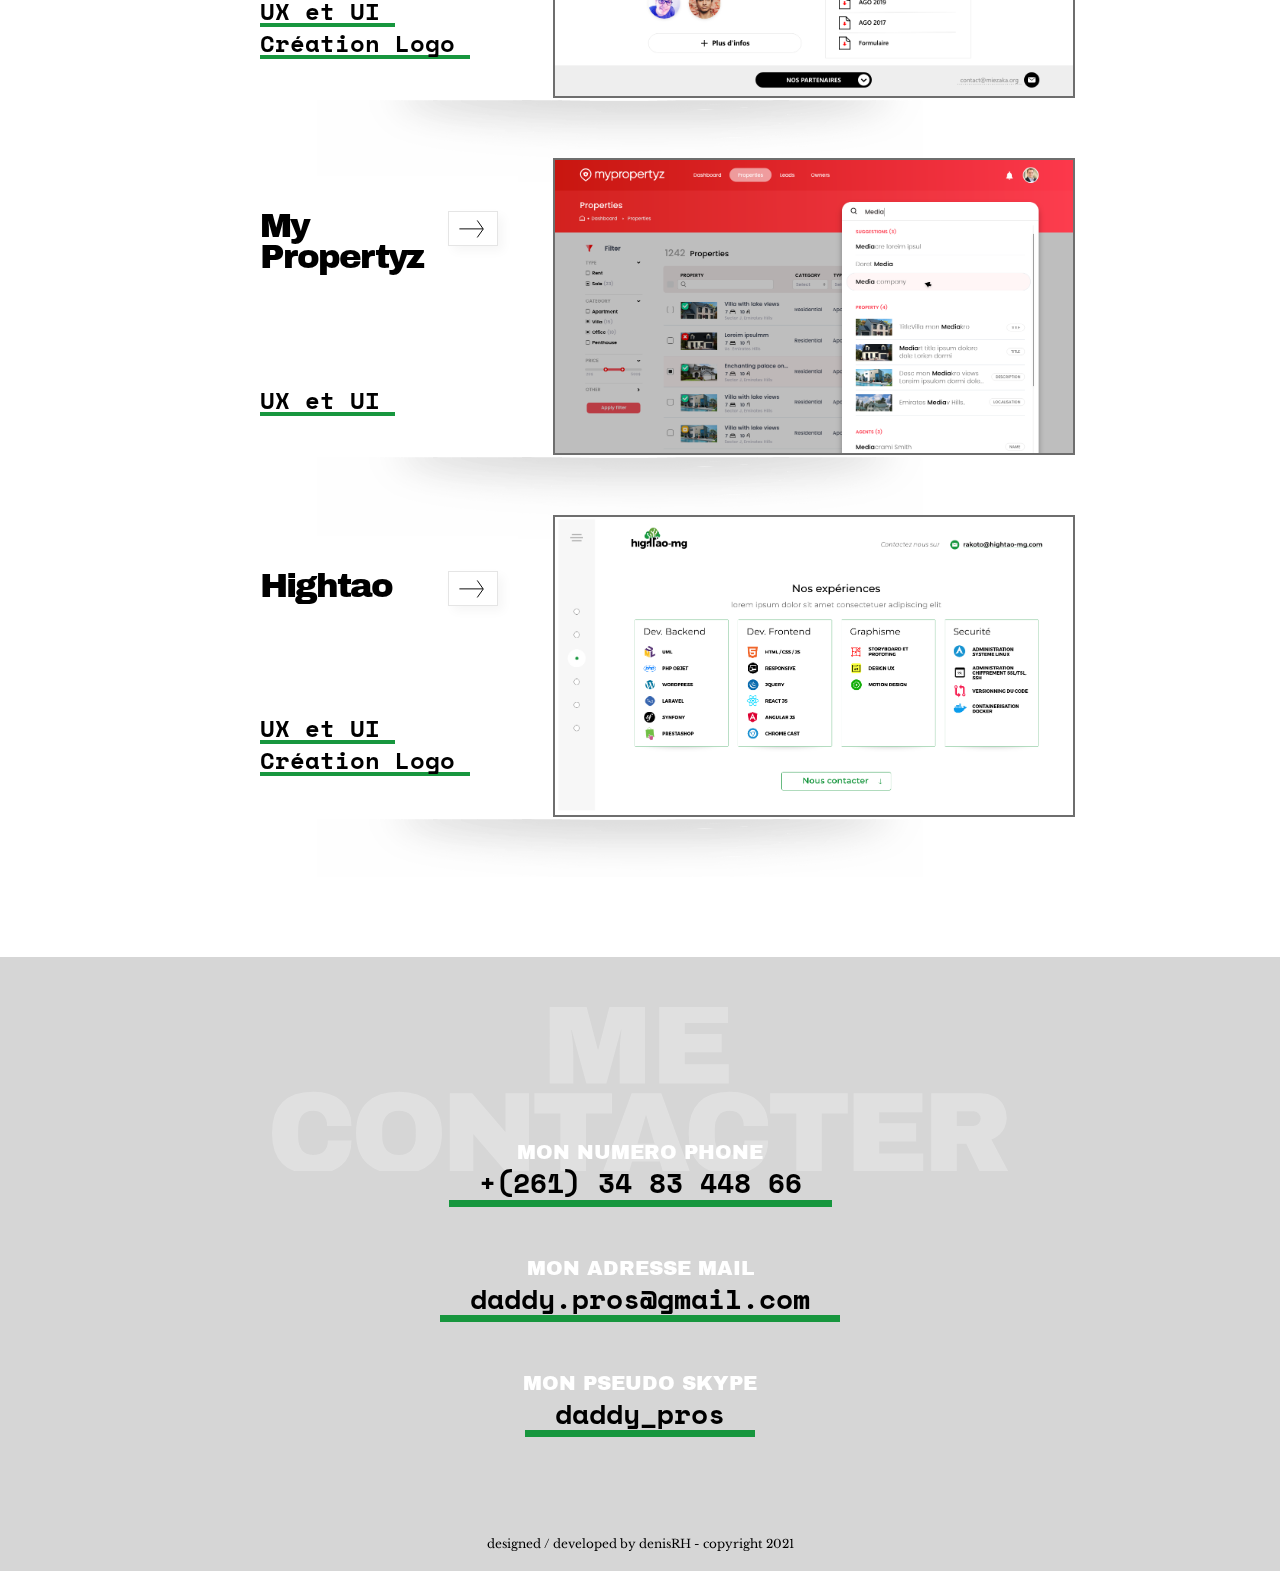
==== commit 89f011e3: "Update index.html" ====
--- a/index.html
+++ b/index.html
@@ -281,7 +281,7 @@
                 </div>
                 <div>
                     <p>MON PSEUDO SKYPE</p>
-                    <a class="linki" href="skype:denis harivelo?call">denis harivelo</a>
+                    <a class="linki" href="skype:daddy_pros?call">daddy_pros</a>
                 </div>
 
                 <footer>designed / developed by denisRH - copyright 2021</footer>
@@ -292,7 +292,7 @@
         <div class="wrapper">
                 <h1>Me contacter <br>sur</h1>
                 <a class="mail" href="mailto:daddy.pros@gmail.com">gmail</a>
-                <a class="skype" href="skype:denis harivelo?call">skype</a>
+                <a class="skype" href="skype:daddy_pros?call">skype</a>
                 <a class="phone" href="tel:+261348344866">phone</a>
                 <footer>designed / developed by denisRH - copyright 2021 </footer>
         </div>
